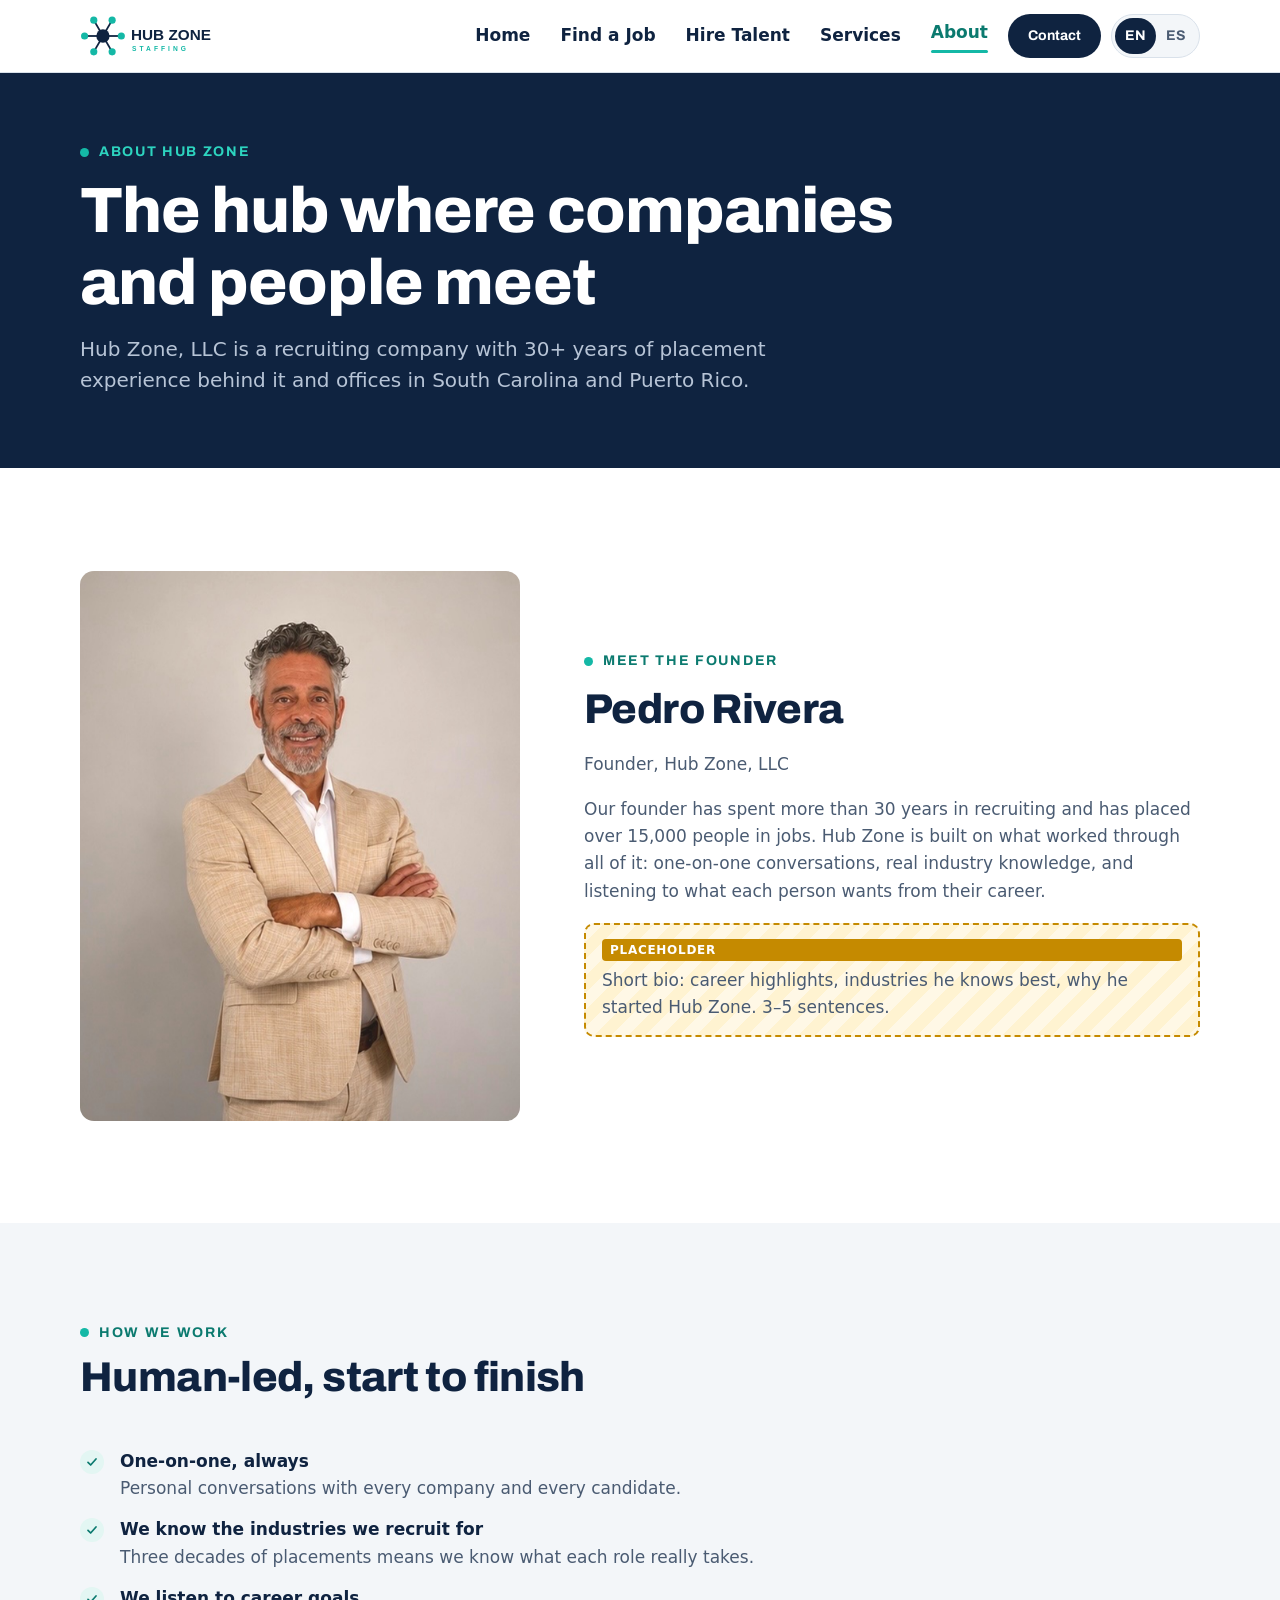
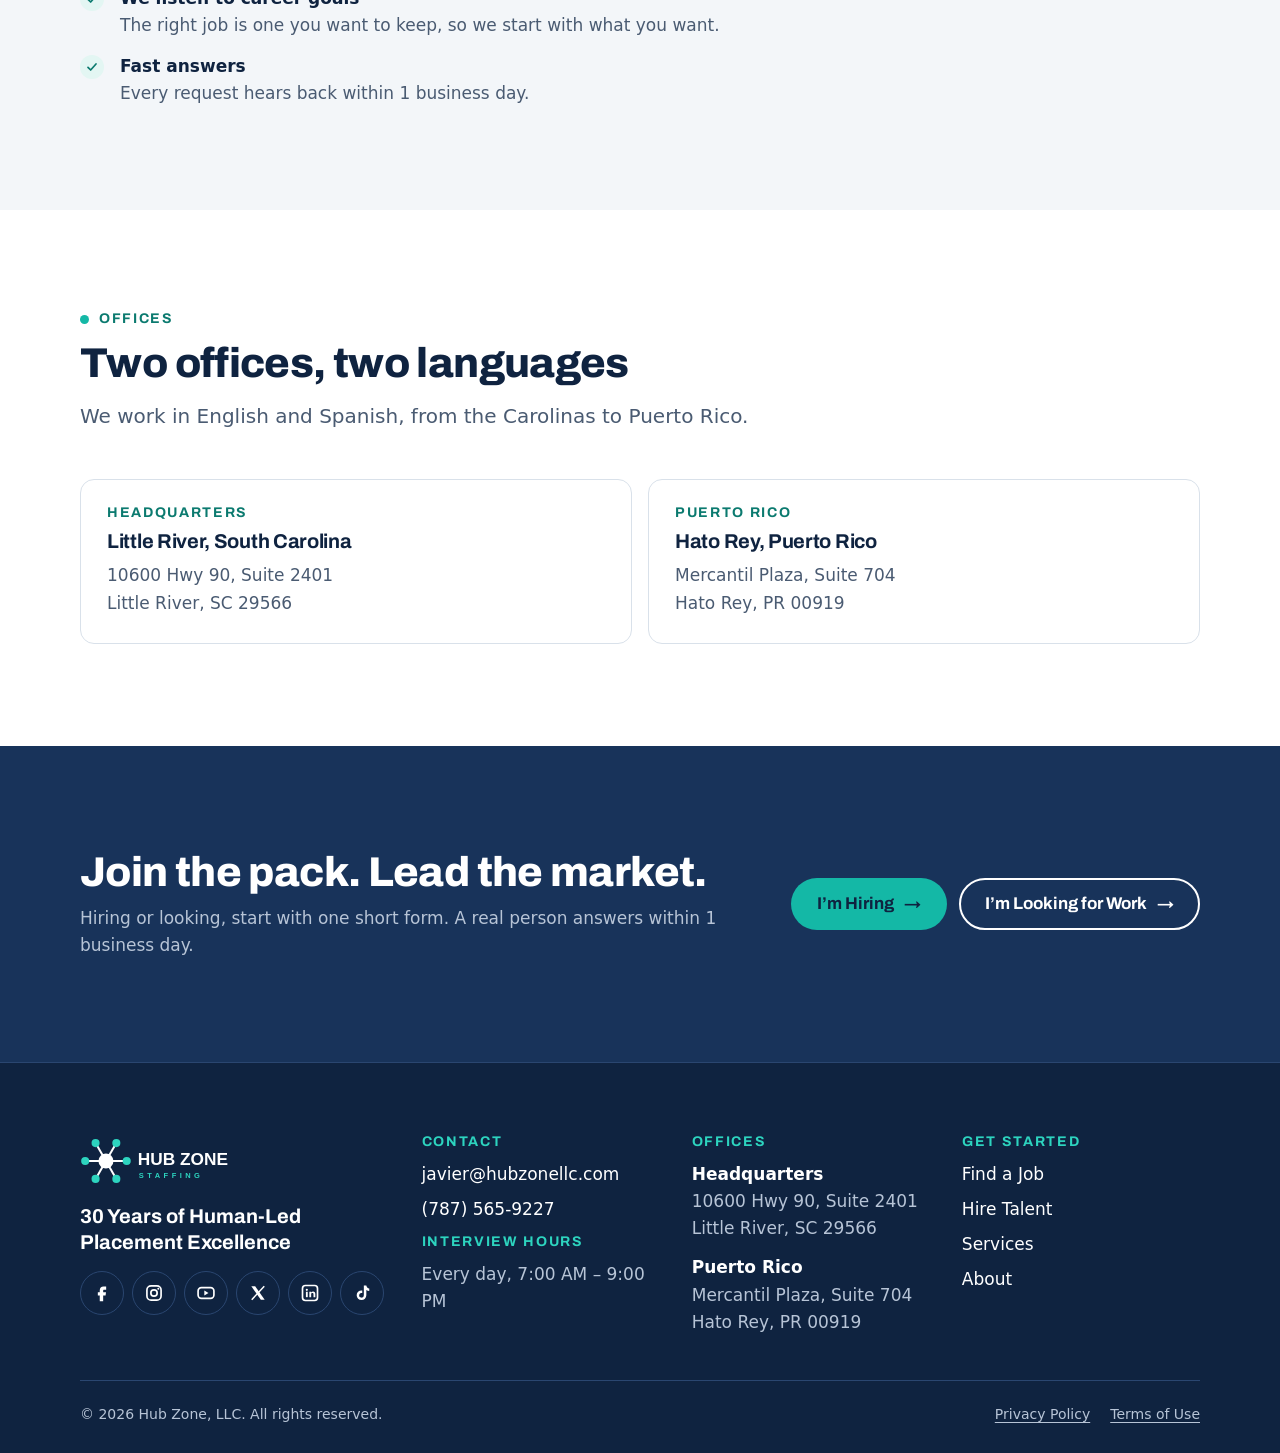
==== about.html @ fccb3900 "Hub Zone: enhanced studio photo on site" ====
<!doctype html>
<html lang="en">
<head>
<meta charset="utf-8">
<meta name="viewport" content="width=device-width, initial-scale=1, viewport-fit=cover">
<title data-i18n="title.about">About | Hub Zone Staffing</title>
<meta name="description" content="Hub Zone Staffing brings 30+ years of one-on-one recruiting experience and 15K+ placements. Offices in Little River, SC and Hato Rey, Puerto Rico.">
<meta name="theme-color" content="#0f2340">
<meta property="og:title" content="About | Hub Zone Staffing">
<meta property="og:description" content="Hub Zone Staffing brings 30+ years of one-on-one recruiting experience and 15K+ placements. Offices in Little River, SC and Hato Rey, Puerto Rico.">
<meta property="og:type" content="website">
<link rel="icon" href="assets/hubzone-icon.svg" type="image/svg+xml">
<link rel="apple-touch-icon" href="assets/hubzone-app-icon.svg">
<link rel="preconnect" href="https://fonts.googleapis.com">
<link rel="preconnect" href="https://fonts.gstatic.com" crossorigin>
<link rel="stylesheet" href="https://fonts.googleapis.com/css2?family=Archivo:wght@600;700;800&display=swap">
<link rel="stylesheet" href="css/styles.css">
<script src="js/i18n.js" defer></script>
<script src="js/main.js" defer></script>
</head>
<body>
<a class="skip-link" href="#main" data-i18n="a11y.skip">Skip to content</a>
<header class="site-header">
  <div class="wrap header-inner">
    <a class="brand" href="index.html"><img src="assets/hubzone-logo-light-bg.svg" width="153" height="46" alt="Hub Zone Staffing, home" data-i18n-attr="alt:a11y.home"></a>
    
    <div class="header-tools">
      <div class="lang-switch" role="group" aria-label="Language / Idioma">
        <button type="button" data-lang-btn="en" aria-pressed="true" lang="en">EN</button>
        <button type="button" data-lang-btn="es" aria-pressed="false" lang="es">ES</button>
      </div>
      <button class="menu-toggle" type="button" aria-expanded="false" aria-controls="site-nav"><span class="bars" aria-hidden="true"><span></span></span><span data-i18n="nav.menu">Menu</span></button>
      <nav class="nav" id="site-nav" aria-label="Main" data-i18n-attr="aria-label:a11y.mainnav">
        
        <ul class="nav-list">
          <li><a href="index.html" data-i18n="nav.home">Home</a></li>
          <li><a href="find-a-job.html" data-i18n="nav.jobs">Find a Job</a></li>
          <li><a href="hire-talent.html" data-i18n="nav.hire">Hire Talent</a></li>
          <li><a href="services.html" data-i18n="nav.services">Services</a></li>
          <li><a href="about.html" aria-current="page" data-i18n="nav.about">About</a></li>
        </ul>
        <a class="btn btn-navy" href="contact.html" data-i18n="nav.contact">Contact</a>
      </nav>
    </div>
  </div>
</header>
<main id="main">
<section class="page-hero on-dark">
  <div class="wrap">
    <span data-i18n="about.eyebrow" class="eyebrow">About Hub Zone</span>
    <h1 data-i18n="about.h1">The hub where companies and people meet</h1>
    <p data-i18n="about.lede" class="lede">Hub Zone, LLC is a recruiting company with 30+ years of placement experience behind it and offices in South Carolina and Puerto Rico.</p>
  </div>
</section>

<section class="section">
  <div class="wrap split">
    <div class="photo-frame"><img src="assets/founder.jpg" alt="Pedro Rivera, founder of Hub Zone Staffing" width="1108" height="1394"></div>
    <div class="split-copy">
      <span data-i18n="about.founder" class="eyebrow">Meet the founder</span>
      <h2>Pedro Rivera</h2>
      <p class="lead" data-i18n="about.title">Founder, Hub Zone, LLC</p>
      <p data-i18n="story.p1">Our founder has spent more than 30 years in recruiting and has placed over 15,000 people in jobs. Hub Zone is built on what worked through all of it: one-on-one conversations, real industry knowledge, and listening to what each person wants from their career.</p>
      <div class="placeholder ph-inline"><span class="placeholder-tag">Placeholder</span><p data-i18n="ph.bio">Short bio: career highlights, industries he knows best, why he started Hub Zone. 3–5 sentences.</p></div>
    </div>
  </div>
</section>

<section class="section section-mist">
  <div class="wrap">
    <div class="section-head">
      <span data-i18n="about.how.e" class="eyebrow">How we work</span>
      <h2 data-i18n="about.how.t">Human-led, start to finish</h2>
    </div>
    <ul class="check-list" style="max-width:760px">
      <li><div><strong data-i18n="about.v1t">One-on-one, always</strong><span data-i18n="about.v1d">Personal conversations with every company and every candidate.</span></div></li>
      <li><div><strong data-i18n="about.v2t">We know the industries we recruit for</strong><span data-i18n="about.v2d">Three decades of placements means we know what each role really takes.</span></div></li>
      <li><div><strong data-i18n="about.v3t">We listen to career goals</strong><span data-i18n="about.v3d">The right job is one you want to keep, so we start with what you want.</span></div></li>
      <li><div><strong data-i18n="about.v4t">Fast answers</strong><span data-i18n="about.v4d">Every request hears back within 1 business day.</span></div></li>
    </ul>
  </div>
</section>

<section class="section">
  <div class="wrap">
    <div class="section-head">
      <span data-i18n="foot.offices" class="eyebrow">Offices</span>
      <h2 data-i18n="about.off.t">Two offices, two languages</h2>
      <p data-i18n="about.off.d">We work in English and Spanish, from the Carolinas to Puerto Rico.</p>
    </div>
    <div class="offices">
      <div class="office"><span data-i18n="office.hq" class="office-tag">Headquarters</span><h3>Little River, South Carolina</h3><address>10600 Hwy 90, Suite 2401<br>Little River, SC 29566</address></div>
      <div class="office"><span data-i18n="office.pr" class="office-tag">Puerto Rico</span><h3>Hato Rey, Puerto Rico</h3><address>Mercantil Plaza, Suite 704<br>Hato Rey, PR 00919</address></div>
    </div>
  </div>
</section>
<section class="section section-navy cta-section on-dark">
  <div class="wrap cta-band">
    <div>
      <h2 data-i18n="cta.title">Join the pack. Lead the market.</h2>
      <p data-i18n="cta.text">Hiring or looking, start with one short form. A real person answers within 1 business day.</p>
    </div>
    <div class="cta-actions">
      <a class="btn btn-primary" href="hire-talent.html"><span data-i18n="door.hire.title">I’m Hiring</span> <span class="arrow" aria-hidden="true">→</span></a>
      <a class="btn btn-ghost" href="find-a-job.html"><span data-i18n="door.work.title">I’m Looking for Work</span> <span class="arrow" aria-hidden="true">→</span></a>
    </div>
  </div>
</section>
</main>
<footer class="site-footer">
  <div class="wrap">
    <div class="footer-grid">
      <div class="footer-brand">
        <img src="assets/hubzone-logo-dark-bg.svg" width="173" height="52" alt="Hub Zone Staffing">
        <p data-i18n="foot.motto" class="footer-motto">30 Years of Human-Led Placement Excellence</p>
        <!-- PLACEHOLDER: social links. Replace each href="#" with the real profile URL. -->
        <ul class="socials"><li><a href="#" aria-label="Facebook" title="Facebook"><svg viewBox="0 0 24 24" aria-hidden="true"><path fill="currentColor" d="M14 8.2h3V4.3h-3.1c-3 0-4.6 1.9-4.6 4.7v2.1H7v3.8h2.3V22h4.1v-7.1h2.9l.5-3.8h-3.4V9.3c0-.7.3-1.1.6-1.1z"/></svg></a></li><li><a href="#" aria-label="Instagram" title="Instagram"><svg viewBox="0 0 24 24" aria-hidden="true"><rect x="3.5" y="3.5" width="17" height="17" rx="5" fill="none" stroke="currentColor" stroke-width="2"/><circle cx="12" cy="12" r="3.8" fill="none" stroke="currentColor" stroke-width="2"/><circle cx="17.2" cy="6.8" r="1.2" fill="currentColor"/></svg></a></li><li><a href="#" aria-label="YouTube" title="YouTube"><svg viewBox="0 0 24 24" aria-hidden="true"><rect x="2.5" y="5.5" width="19" height="13" rx="4" fill="none" stroke="currentColor" stroke-width="2"/><path fill="currentColor" d="M10 9l5 3-5 3z"/></svg></a></li><li><a href="#" aria-label="X" title="X"><svg viewBox="0 0 24 24" aria-hidden="true"><path fill="currentColor" d="M4 4h4.6L20 20h-4.6z"/><path d="M19.5 4L4.5 20" stroke="currentColor" stroke-width="1.8"/></svg></a></li><li><a href="#" aria-label="LinkedIn" title="LinkedIn"><svg viewBox="0 0 24 24" aria-hidden="true"><rect x="3" y="3" width="18" height="18" rx="3.5" fill="none" stroke="currentColor" stroke-width="2"/><circle cx="8.2" cy="8.2" r="1.3" fill="currentColor"/><rect x="7.1" y="10.5" width="2.2" height="6.5" fill="currentColor"/><path fill="currentColor" d="M11.2 10.5h2.1v1c.5-.8 1.4-1.2 2.4-1.2 1.8 0 2.7 1.1 2.7 3.1V17h-2.2v-3.3c0-1-.4-1.6-1.3-1.6s-1.5.6-1.5 1.6V17h-2.2z"/></svg></a></li><li><a href="#" aria-label="TikTok" title="TikTok"><svg viewBox="0 0 24 24" aria-hidden="true"><path fill="currentColor" d="M14.2 3h3c.2 1.9 1.6 3.4 3.5 3.6v3c-1.3 0-2.5-.4-3.5-1.1v6.2a5.8 5.8 0 1 1-5.8-5.8c.3 0 .6 0 .9.1v3.1a2.8 2.8 0 1 0 1.9 2.6z"/></svg></a></li></ul>
      </div>
      <div class="footer-col">
        <h2 data-i18n="foot.contact">Contact</h2>
        <ul>
          <li><a href="mailto:javier@hubzonellc.com">javier@hubzonellc.com</a></li>
          <li><a href="tel:+17875659227">(787) 565-9227</a></li>
        </ul>
        <h2 data-i18n="foot.hours">Interview hours</h2>
        <p data-i18n="foot.hours.val">Every day, 7:00 AM – 9:00 PM</p>
      </div>
      <div class="footer-col">
        <h2 data-i18n="foot.offices">Offices</h2>
        <address class="office-mini"><strong data-i18n="office.hq">Headquarters</strong>10600 Hwy 90, Suite 2401<br>Little River, SC 29566</address>
        <address class="office-mini"><strong data-i18n="office.pr">Puerto Rico</strong>Mercantil Plaza, Suite 704<br>Hato Rey, PR 00919</address>
      </div>
      <div class="footer-col">
        <h2 data-i18n="foot.go">Get started</h2>
        <ul>
          <li><a href="find-a-job.html" data-i18n="nav.jobs">Find a Job</a></li>
          <li><a href="hire-talent.html" data-i18n="nav.hire">Hire Talent</a></li>
          <li><a href="services.html" data-i18n="nav.services">Services</a></li>
          <li><a href="about.html" data-i18n="nav.about">About</a></li>
        </ul>
      </div>
    </div>
    <div class="footer-bottom">
      <p>© <span id="year">2026</span> Hub Zone, LLC. <span data-i18n="foot.rights">All rights reserved.</span></p>
      <ul>
        <li><a href="privacy.html" data-i18n="foot.privacy">Privacy Policy</a></li>
        <li><a href="terms.html" data-i18n="foot.terms">Terms of Use</a></li>
      </ul>
    </div>
  </div>
</footer>
</body>
</html>
---- css/styles.css ----
/* =========================================================
   Hub Zone Staffing — site styles (v1)
   Layout idea: navy "hub" bands frame light content; the hero puts
   the logo's hub between the two doors (companies | talent).

   SWAP THE ACCENT: every accent color lives in the tokens below.
   To switch to the gold wolf brand later, change the 4 --accent*
   values, e.g.:
     --accent: #c9a227; --accent-strong: #8a6d12;
     --accent-on-dark: #e3c25a; --accent-soft: #f6efd8;
   ========================================================= */
:root {
  /* Color */
  --navy: #0f2340;          /* brand navy: headers, dark bands, text */
  --navy-2: #18335a;        /* raised surface on navy */
  --navy-3: #2a4670;        /* lines on navy */
  --accent: #14b8a6;        /* brand teal: dots, button fill (navy text on it) */
  --accent-strong: #0b7a6f; /* teal text/links on light bg (AA contrast) */
  --accent-on-dark: #2dd4bf;/* teal on navy */
  --accent-soft: #e3f6f3;   /* tinted fill */
  --paper: #ffffff;
  --mist: #f3f6f9;          /* cool off-white section bg, biased to navy */
  --ink: #0f2340;
  --muted: #4a5b72;
  --muted-on-dark: #b7c4d6;
  --line: #d9e1ea;
  --danger: #b42318;

  /* Type */
  --font-display: "Archivo", "Segoe UI", system-ui, -apple-system, Roboto, Arial, sans-serif;
  --font-body: system-ui, -apple-system, "Segoe UI", Roboto, "Helvetica Neue", Arial, sans-serif;
  --step--1: 0.875rem;
  --step-0: 1.0625rem;
  --step-1: 1.25rem;
  --step-2: clamp(1.45rem, 1.2rem + 1vw, 1.8rem);
  --step-3: clamp(1.9rem, 1.4rem + 2vw, 2.6rem);
  --step-4: clamp(2.3rem, 1.5rem + 3.6vw, 4rem);

  /* Space + shape */
  --gutter: 20px;
  --wrap: 1160px;
  --radius: 14px;
  --radius-sm: 10px;
  --shadow: 0 1px 2px rgba(15, 35, 64, .06), 0 8px 24px rgba(15, 35, 64, .08);

  color-scheme: light;
}

/* ---------- Base ---------- */
*, *::before, *::after { box-sizing: border-box; }
html { -webkit-text-size-adjust: 100%; scroll-behavior: smooth; }
body {
  margin: 0;
  background: var(--paper);
  color: var(--ink);
  font: 400 var(--step-0)/1.6 var(--font-body);
  -webkit-font-smoothing: antialiased;
}
img, svg { max-width: 100%; display: block; }
h1, h2, h3, h4 {
  font-family: var(--font-display);
  line-height: 1.12;
  margin: 0;
  text-wrap: balance;
  letter-spacing: -0.015em;
}
h1 { font-size: var(--step-4); font-weight: 800; }
h2 { font-size: var(--step-3); font-weight: 800; }
h3 { font-size: var(--step-1); font-weight: 700; }
p { margin: 0; }
a { color: var(--accent-strong); text-underline-offset: 3px; }
a:hover { color: var(--navy); }
ul { margin: 0; padding: 0; }

:focus-visible {
  outline: 3px solid var(--accent-strong);
  outline-offset: 3px;
  border-radius: 4px;
}
.on-dark :focus-visible, .site-footer :focus-visible, .hero :focus-visible {
  outline-color: var(--accent-on-dark);
}

.skip-link {
  position: absolute; left: 12px; top: -60px; z-index: 100;
  background: var(--navy); color: #fff; padding: 10px 16px; border-radius: 8px;
  font-weight: 700; text-decoration: none;
}
.skip-link:focus { top: 12px; color: #fff; }

.sr-only {
  position: absolute !important; width: 1px; height: 1px; padding: 0; margin: -1px;
  overflow: hidden; clip: rect(0 0 0 0); white-space: nowrap; border: 0;
}

.wrap {
  max-width: var(--wrap);
  margin-inline: auto;
  padding-left: max(var(--gutter), env(safe-area-inset-left, 0px));
  padding-right: max(var(--gutter), env(safe-area-inset-right, 0px));
}
.wrap-narrow { max-width: 760px; }

.section { padding-block: clamp(56px, 8vw, 104px); }
.section-mist { background: var(--mist); }
.section-navy { background: var(--navy); color: #fff; }

.eyebrow {
  display: inline-flex; align-items: center; gap: 10px;
  font: 700 var(--step--1)/1 var(--font-display);
  text-transform: uppercase; letter-spacing: .12em;
  color: var(--accent-strong);
}
.eyebrow::before {
  content: ""; width: 9px; height: 9px; border-radius: 50%;
  background: var(--accent);
}
.on-dark .eyebrow, .section-navy .eyebrow { color: var(--accent-on-dark); }

.section-head { display: grid; gap: 14px; max-width: 680px; margin-bottom: clamp(32px, 4vw, 48px); }
.section-head p { color: var(--muted); font-size: var(--step-1); line-height: 1.5; }
.section-navy .section-head p { color: var(--muted-on-dark); }

.lede { font-size: var(--step-1); line-height: 1.55; color: var(--muted); max-width: 62ch; }

/* ---------- Buttons ---------- */
.btn {
  display: inline-flex; align-items: center; justify-content: center; gap: 10px;
  min-height: 52px; padding: 12px 24px;
  border-radius: 999px; border: 2px solid transparent;
  font: 700 var(--step-0)/1.1 var(--font-display);
  text-decoration: none; cursor: pointer;
  transition: background-color .15s, color .15s, border-color .15s, transform .15s;
}
.btn:active { transform: translateY(1px); }
.btn-primary { background: var(--accent); color: var(--navy); }
.btn-primary:hover { background: var(--accent-on-dark); color: var(--navy); }
.btn-navy { background: var(--navy); color: #fff; }
.btn-navy:hover { background: var(--navy-2); color: #fff; }
.btn-ghost { border-color: currentColor; color: var(--navy); background: transparent; }
.btn-ghost:hover { background: var(--navy); color: #fff; border-color: var(--navy); }
.section-navy .btn-ghost, .on-dark .btn-ghost { color: #fff; }
.section-navy .btn-ghost:hover, .on-dark .btn-ghost:hover { background: #fff; color: var(--navy); border-color: #fff; }
.btn-block { width: 100%; }
.btn .arrow { transition: transform .15s; }
.btn:hover .arrow { transform: translateX(3px); }

/* ---------- Header ---------- */
.site-header {
  position: sticky; top: env(safe-area-inset-top, 0px); z-index: 50;
  background: rgba(255, 255, 255, .96);
  backdrop-filter: saturate(1.4) blur(8px);
  border-bottom: 1px solid var(--line);
}
body::before {
  content: ""; position: fixed; inset: 0 0 auto; height: env(safe-area-inset-top, 0px);
  z-index: 60; background: #fff;
}
.header-inner {
  display: flex; align-items: center; justify-content: space-between; gap: 16px;
  min-height: 72px;
}
.brand { display: block; flex-shrink: 0; }
.brand img { height: 46px; width: auto; }
.nav { display: flex; align-items: center; gap: 6px; }
.nav-list { display: flex; align-items: center; gap: 2px; list-style: none; }
.nav-list a {
  display: block; padding: 10px 14px; border-radius: 999px;
  color: var(--navy); text-decoration: none; font-weight: 600;
}
.nav-list a:hover { background: var(--mist); color: var(--navy); }
.nav-list a[aria-current="page"] { color: var(--accent-strong); }
.nav-list a[aria-current="page"]::after {
  content: ""; display: block; height: 3px; border-radius: 3px; margin-top: 3px;
  background: var(--accent);
}
.nav .btn { min-height: 44px; padding: 8px 18px; font-size: var(--step--1); }

.lang-switch {
  display: inline-flex; padding: 3px; border-radius: 999px;
  border: 1px solid var(--line); background: var(--mist);
}
.lang-switch button {
  border: 0; background: transparent; cursor: pointer;
  min-width: 40px; min-height: 36px; padding: 0 10px; border-radius: 999px;
  font: 700 var(--step--1)/1 var(--font-display); color: var(--muted);
}
.lang-switch button[aria-pressed="true"] { background: var(--navy); color: #fff; }

.menu-toggle {
  display: none; border: 1px solid var(--line); background: #fff; color: var(--navy);
  min-height: 44px; padding: 0 14px; border-radius: 999px; cursor: pointer;
  font: 700 var(--step--1)/1 var(--font-display);
  align-items: center; gap: 8px;
}
.menu-toggle .bars { width: 18px; height: 12px; position: relative; }
.menu-toggle .bars::before, .menu-toggle .bars::after, .menu-toggle .bars span {
  content: ""; position: absolute; left: 0; right: 0; height: 2px; background: currentColor; border-radius: 2px;
}
.menu-toggle .bars::before { top: 0; }
.menu-toggle .bars span { top: 5px; }
.menu-toggle .bars::after { bottom: 0; }
.header-tools { display: flex; align-items: center; gap: 10px; }

@media (max-width: 920px) {
  .menu-toggle { display: inline-flex; }
  .nav {
    position: absolute; left: 0; right: 0; top: 100%;
    flex-direction: column; align-items: stretch; gap: 8px;
    background: #fff; border-bottom: 1px solid var(--line);
    padding: 12px max(var(--gutter), env(safe-area-inset-right, 0px)) 20px max(var(--gutter), env(safe-area-inset-left, 0px));
    box-shadow: 0 16px 24px rgba(15, 35, 64, .08);
  }
  .nav:not(.is-open) { display: none; }
  .nav-list { flex-direction: column; align-items: stretch; }
  .nav-list a { padding: 14px 12px; border-radius: 10px; font-size: var(--step-1); }
  .nav-list a[aria-current="page"]::after { display: none; }
  .nav-list a[aria-current="page"] { background: var(--accent-soft); }
  .nav .btn { min-height: 52px; font-size: var(--step-0); }
  .brand img { height: 40px; }
}

/* ---------- Hero (home) ---------- */
.hero {
  position: relative; overflow: hidden;
  background:
    radial-gradient(900px 420px at 50% 115%, rgba(45, 212, 191, .16), transparent 70%),
    var(--navy);
  color: #fff;
  padding-block: clamp(56px, 8vw, 96px) clamp(56px, 7vw, 88px);
}
.hero-copy { display: grid; gap: 20px; max-width: 820px; }
.hero h1 { color: #fff; }
.hero h1 .accent { color: var(--accent-on-dark); }
.hero .lede { color: var(--muted-on-dark); }

.doors {
  margin-top: clamp(36px, 5vw, 56px);
  display: grid; grid-template-columns: 1fr 140px 1fr; align-items: stretch;
}
.door {
  position: relative; display: grid; gap: 12px; align-content: start;
  padding: clamp(24px, 3vw, 36px);
  border-radius: var(--radius);
  background: var(--navy-2);
  border: 1px solid var(--navy-3);
  color: #fff; text-decoration: none;
  transition: transform .2s, border-color .2s, background-color .2s;
}
.door:hover { transform: translateY(-3px); border-color: var(--accent-on-dark); color: #fff; background: #1c3a65; }
.door-kicker {
  font: 700 var(--step--1)/1 var(--font-display); text-transform: uppercase; letter-spacing: .12em;
  color: var(--accent-on-dark);
}
.door-title { font: 800 clamp(1.8rem, 1.3rem + 2vw, 2.6rem)/1.05 var(--font-display); letter-spacing: -.02em; }
.door-text { color: var(--muted-on-dark); max-width: 36ch; }
.door-go {
  margin-top: 10px; display: inline-flex; align-items: center; gap: 10px; justify-self: start;
  min-height: 52px; padding: 12px 22px; border-radius: 999px;
  background: var(--accent); color: var(--navy);
  font: 700 var(--step-0)/1 var(--font-display);
}
.door:hover .door-go { background: var(--accent-on-dark); }
.door-go .arrow { transition: transform .15s; }
.door:hover .door-go .arrow { transform: translateX(4px); }

.hub-link { display: grid; place-items: center; position: relative; }
.hub-link svg { width: 140px; height: 140px; overflow: visible; }
.hub-link .spoke { stroke: rgba(255,255,255,.55); stroke-width: 2; stroke-dasharray: 4 6; }
.hub-link .node { fill: var(--accent-on-dark); }
.hub-link .core { fill: #fff; }
.hub-link .pulse { fill: none; stroke: var(--accent-on-dark); stroke-width: 1.5; opacity: .6; transform-origin: 70px 70px; animation: pulse 3.2s ease-out infinite; }
@keyframes pulse { from { transform: scale(.4); opacity: .7; } to { transform: scale(1.35); opacity: 0; } }

@media (max-width: 820px) {
  .doors { grid-template-columns: 1fr; gap: 14px; }
  .hub-link { display: none; }
}

/* ---------- Stats ---------- */
.stats { border-bottom: 1px solid var(--line); }
.stats-grid {
  display: grid; grid-template-columns: repeat(3, 1fr);
  list-style: none;
}
.stat {
  display: grid; gap: 6px; padding: clamp(24px, 3vw, 40px) clamp(12px, 2vw, 32px);
  border-left: 1px solid var(--line);
}
.stat:first-child { border-left: 0; padding-left: 0; }
.stat-num {
  font: 800 clamp(2.2rem, 1.6rem + 2.6vw, 3.6rem)/1 var(--font-display);
  letter-spacing: -.03em; color: var(--navy); font-variant-numeric: tabular-nums;
}
.stat-num .unit { color: var(--accent-strong); }
.stat-label { color: var(--muted); font-weight: 600; }
@media (max-width: 640px) {
  .stats-grid { grid-template-columns: 1fr; }
  .stat { border-left: 0; border-top: 1px solid var(--line); padding-inline: 0; display: flex; align-items: baseline; gap: 16px; }
  .stat:first-child { border-top: 0; }
  .stat-num { min-width: 4.2ch; }
}

/* ---------- Services ---------- */
.services-grid {
  display: grid; gap: 16px;
  grid-template-columns: 1.15fr 1fr 1fr;
  grid-template-areas: "feat a b" "feat c d";
}
.service {
  display: grid; gap: 10px; align-content: start;
  padding: 26px; border-radius: var(--radius);
  background: var(--paper); border: 1px solid var(--line);
  color: var(--ink); text-decoration: none;
  transition: border-color .15s, box-shadow .15s;
}
a.service:hover { border-color: var(--accent); box-shadow: var(--shadow); color: var(--ink); }
.service p { color: var(--muted); }
.service-feature {
  grid-area: feat; background: var(--navy); border-color: var(--navy); color: #fff;
  padding: clamp(28px, 3vw, 40px); align-content: space-between;
}
a.service-feature:hover { color: #fff; border-color: var(--accent-on-dark); }
.service-feature p { color: var(--muted-on-dark); }
.service-feature h3 { font-size: var(--step-2); }
.service-icon { width: 44px; height: 44px; }
.service-icon .s { stroke: var(--navy); }
.service-icon .d { fill: var(--accent); }
.service-feature .service-icon .s { stroke: #fff; }
.service-feature .service-icon .d { fill: var(--accent-on-dark); }
.more {
  font: 700 var(--step--1)/1 var(--font-display); color: var(--accent-strong);
  display: inline-flex; gap: 8px; align-items: center; margin-top: 6px;
}
.service-feature .more { color: var(--accent-on-dark); }
@media (max-width: 900px) {
  .services-grid { grid-template-columns: 1fr 1fr; grid-template-areas: "feat feat" "a b" "c d"; }
}
@media (max-width: 560px) {
  .services-grid { grid-template-columns: 1fr; grid-template-areas: "feat" "a" "b" "c" "d"; }
}

/* ---------- Steps ---------- */
.steps { display: grid; grid-template-columns: repeat(3, 1fr); gap: clamp(16px, 3vw, 40px); list-style: none; counter-reset: step; }
.step { display: grid; gap: 12px; align-content: start; position: relative; }
.step-num {
  width: 52px; height: 52px; border-radius: 50%; display: grid; place-items: center;
  background: var(--navy); color: #fff; font: 800 var(--step-1)/1 var(--font-display);
  position: relative; z-index: 1;
}
.step:not(:last-child)::after {
  content: ""; position: absolute; top: 26px; left: 64px; right: -12px;
  border-top: 2px dashed var(--line);
}
.step p { color: var(--muted); }
@media (max-width: 760px) {
  .steps { grid-template-columns: 1fr; gap: 28px; }
  .step { grid-template-columns: 52px 1fr; column-gap: 18px; }
  .step-num { grid-row: span 2; }
  .step:not(:last-child)::after { top: 60px; bottom: -24px; left: 25px; right: auto; border-top: 0; border-left: 2px dashed var(--line); }
}

/* ---------- Story / split ---------- */
.split { display: grid; grid-template-columns: minmax(0, 5fr) minmax(0, 7fr); gap: clamp(28px, 5vw, 72px); align-items: center; }
.split > * { min-width: 0; }
.split-copy { display: grid; gap: 18px; }
.split-copy p { color: var(--muted); max-width: 60ch; }
@media (max-width: 820px) { .split { grid-template-columns: 1fr; } }

.photo-frame {
  aspect-ratio: 4 / 5; max-width: 100%; border-radius: var(--radius);
  background: var(--mist); position: relative; overflow: hidden;
}
.photo-frame img { width: 100%; height: 100%; object-fit: cover; }

/* Placeholders: dashed + labeled so they're easy to spot before launch */
.placeholder {
  border: 2px dashed #c58a00 !important;
  background: repeating-linear-gradient(135deg, #fff8e6, #fff8e6 12px, #fff3d1 12px, #fff3d1 24px) !important;
  color: #6b4a00 !important;
}
.placeholder-tag {
  display: inline-block; font: 700 12px/1 var(--font-body); letter-spacing: .06em; text-transform: uppercase;
  background: #c58a00; color: #fff; padding: 5px 8px; border-radius: 4px;
}
.photo-frame.placeholder { display: grid; place-content: center; text-align: center; gap: 10px; padding: 24px; }
.ph-inline { padding: 14px 16px; border-radius: var(--radius-sm); display: grid; gap: 6px; }

.quote-mark {
  font: 600 var(--step-2)/1.35 var(--font-display); color: var(--navy); letter-spacing: -.01em;
  border-left: 4px solid var(--accent); padding-left: 18px;
}

/* ---------- CTA band ---------- */
.cta-band { display: grid; grid-template-columns: 1fr auto; gap: 28px; align-items: center; }
.cta-band h2 { color: #fff; }
.cta-band p { color: var(--muted-on-dark); margin-top: 10px; }
.cta-actions { display: flex; flex-wrap: wrap; gap: 12px; }
@media (max-width: 760px) { .cta-band { grid-template-columns: 1fr; } .cta-actions .btn { flex: 1 1 220px; } }

/* ---------- Page hero (inner pages) ---------- */
.page-hero { background: var(--navy); color: #fff; padding-block: clamp(44px, 6vw, 72px); }
.page-hero h1 { color: #fff; font-size: var(--step-4); }
.page-hero .lede { color: var(--muted-on-dark); }
.page-hero .wrap { display: grid; gap: 16px; }
.page-hero.compact { padding-block: clamp(32px, 5vw, 52px) clamp(28px, 4vw, 40px); }

/* ---------- Forms ---------- */
.form-shell {
  background: var(--paper); border: 1px solid var(--line); border-radius: var(--radius);
  box-shadow: var(--shadow);
  padding: clamp(22px, 4vw, 40px);
  max-width: 620px;
}
.pull-up { margin-top: -40px; position: relative; }
.form { display: grid; gap: 22px; }
.form-head { display: grid; gap: 6px; }
.form-head h2 { font-size: var(--step-2); }
.form-head p { color: var(--muted); }
.field { display: grid; gap: 8px; }
.field label, .field .label {
  font-weight: 700; font-size: var(--step-0); color: var(--ink);
}
.field .opt { font-weight: 500; color: var(--muted); }
.field .hint { color: var(--muted); font-size: var(--step--1); }
.input, .select, .textarea {
  width: 100%; min-height: 58px; padding: 14px 16px;
  border: 2px solid var(--line); border-radius: var(--radius-sm);
  background: #fff; color: var(--ink);
  font: 400 1.125rem/1.4 var(--font-body); /* 18px: no zoom on iPhone */
  transition: border-color .15s, box-shadow .15s;
}
.textarea { min-height: 120px; resize: vertical; }
.select {
  appearance: none; -webkit-appearance: none;
  background-image: linear-gradient(45deg, transparent 50%, var(--navy) 50%), linear-gradient(135deg, var(--navy) 50%, transparent 50%);
  background-position: calc(100% - 22px) 50%, calc(100% - 16px) 50%;
  background-size: 6px 6px; background-repeat: no-repeat; padding-right: 44px;
}
.input:hover, .select:hover, .textarea:hover { border-color: #b9c6d4; }
.input:focus, .select:focus, .textarea:focus {
  outline: none; border-color: var(--accent-strong);
  box-shadow: 0 0 0 4px rgba(20, 184, 166, .22);
}
.input:user-invalid, .select:user-invalid { border-color: var(--danger); }

/* File picker as a big tap target */
.file-drop {
  position: relative; display: flex; align-items: center; gap: 14px;
  min-height: 72px; padding: 14px 16px; cursor: pointer;
  border: 2px dashed #b9c6d4; border-radius: var(--radius-sm); background: var(--mist);
  transition: border-color .15s, background-color .15s;
}
.file-drop:hover { border-color: var(--accent-strong); background: var(--accent-soft); }
.file-drop input[type="file"] {
  position: absolute; inset: 0; width: 100%; height: 100%; opacity: 0; cursor: pointer;
}
.file-drop:focus-within { border-color: var(--accent-strong); box-shadow: 0 0 0 4px rgba(20, 184, 166, .22); }
.file-drop.has-file { border-style: solid; border-color: var(--accent-strong); background: var(--accent-soft); }
.file-icon {
  flex-shrink: 0; width: 44px; height: 44px; border-radius: 50%;
  background: var(--navy); color: #fff; display: grid; place-items: center;
}
.file-text { display: grid; gap: 2px; min-width: 0; }
.file-text strong { font-weight: 700; }
.file-name { color: var(--muted); font-size: var(--step--1); overflow-wrap: anywhere; }
.field-error { color: var(--danger); font-size: var(--step--1); font-weight: 600; }

.more-toggle {
  display: inline-flex; align-items: center; gap: 10px; justify-self: start;
  min-height: 48px; padding: 8px 4px; border: 0; background: none; cursor: pointer;
  color: var(--accent-strong); font: 700 var(--step-0)/1 var(--font-display);
}
.more-toggle .plus {
  width: 28px; height: 28px; border-radius: 50%; border: 2px solid currentColor;
  display: grid; place-items: center; font-size: 18px; line-height: 1; transition: transform .2s;
}
.more-toggle[aria-expanded="true"] .plus { transform: rotate(45deg); }
.more-fields { display: grid; gap: 22px; padding: 4px 0 0; border-top: 1px solid var(--line); padding-top: 22px; }
.more-fields[hidden], [hidden] { display: none !important; }

.form-foot { display: grid; gap: 12px; }
.form-foot .btn { min-height: 60px; font-size: var(--step-1); }
.fine { color: var(--muted); font-size: var(--step--1); }
.hidden-field { display: none; }

/* ---------- Side info / lists ---------- */
.two-col { display: grid; grid-template-columns: minmax(0, 7fr) minmax(0, 5fr); gap: clamp(28px, 5vw, 64px); align-items: start; }
.two-col > * { min-width: 0; }
@media (max-width: 900px) { .two-col { grid-template-columns: 1fr; } }
.aside { display: grid; gap: 22px; padding-top: 8px; }
.check-list { list-style: none; display: grid; gap: 14px; }
.check-list li { display: grid; grid-template-columns: 28px 1fr; gap: 12px; align-items: start; }
.check-list li::before {
  content: ""; width: 24px; height: 24px; margin-top: 2px; border-radius: 50%;
  background: var(--accent-soft) url("data:image/svg+xml,%3Csvg xmlns='http://www.w3.org/2000/svg' viewBox='0 0 24 24'%3E%3Cpath d='M6 12.5l4 4 8-9' fill='none' stroke='%230b7a6f' stroke-width='2.6' stroke-linecap='round' stroke-linejoin='round'/%3E%3C/svg%3E") center/16px no-repeat;
}
.check-list strong { display: block; color: var(--ink); }
.check-list span { color: var(--muted); }

.info-card {
  display: grid; gap: 14px; padding: 24px; border-radius: var(--radius);
  background: var(--mist);
}
.info-card h3 { font-size: var(--step-0); text-transform: uppercase; letter-spacing: .1em; color: var(--muted); }
.info-card .big { font: 700 var(--step-1)/1.3 var(--font-display); color: var(--navy); text-decoration: none; overflow-wrap: anywhere; }
a.big:hover { color: var(--accent-strong); }

/* ---------- Services page detail ---------- */
.service-rows { display: grid; gap: 0; }
.service-row {
  display: grid; grid-template-columns: 64px minmax(0, 4fr) minmax(0, 6fr); gap: clamp(16px, 3vw, 40px);
  padding-block: clamp(28px, 4vw, 44px); border-top: 1px solid var(--line); align-items: start;
}
.service-row:last-child { border-bottom: 1px solid var(--line); }
.service-row h2 { font-size: var(--step-2); }
.service-row .body { display: grid; gap: 14px; color: var(--muted); }
.service-row .body ul { list-style: none; display: grid; gap: 8px; }
.service-row .body li { padding-left: 20px; position: relative; color: var(--ink); }
.service-row .body li::before { content: ""; position: absolute; left: 0; top: .62em; width: 8px; height: 8px; border-radius: 50%; background: var(--accent); }
.service-row .service-icon { width: 56px; height: 56px; }
@media (max-width: 760px) {
  .service-row { grid-template-columns: 48px 1fr; }
  .service-row .service-icon { width: 44px; height: 44px; }
  .service-row .body { grid-column: 1 / -1; }
}

/* ---------- Offices ---------- */
.offices { display: grid; grid-template-columns: repeat(2, 1fr); gap: 16px; }
.office { display: grid; gap: 10px; padding: 26px; border: 1px solid var(--line); border-radius: var(--radius); background: var(--paper); }
.office-tag { font: 700 var(--step--1)/1 var(--font-display); text-transform: uppercase; letter-spacing: .12em; color: var(--accent-strong); }
.office address { font-style: normal; color: var(--muted); }
.office h3 { font-size: var(--step-1); }
@media (max-width: 640px) { .offices { grid-template-columns: 1fr; } }

/* ---------- Roles (placeholder list) ---------- */
.roles-empty { display: grid; gap: 10px; padding: 28px; border-radius: var(--radius); }

/* ---------- Legal ---------- */
.prose { display: grid; gap: 16px; max-width: 70ch; }
.prose h2 { font-size: var(--step-2); margin-top: 18px; }
.prose p, .prose li { color: var(--muted); }
.prose ul { padding-left: 22px; display: grid; gap: 6px; }

/* ---------- Thank you ---------- */
.thanks { min-height: 60vh; display: grid; align-items: center; }
.thanks-card { display: grid; gap: 20px; justify-items: start; max-width: 620px; }
.thanks-mark { width: 84px; height: 84px; }

/* ---------- Footer ---------- */
.site-footer {
  background: var(--navy); color: var(--muted-on-dark);
  padding-top: clamp(48px, 6vw, 72px);
  padding-bottom: calc(28px + env(safe-area-inset-bottom, 0px));
}
.footer-grid {
  display: grid; grid-template-columns: minmax(0, 1.3fr) repeat(3, minmax(0, 1fr)); gap: 32px;
}
.footer-brand { display: grid; gap: 16px; align-content: start; }
.footer-brand img { height: 52px; width: auto; }
.footer-motto { font: 700 var(--step-1)/1.3 var(--font-display); color: #fff; max-width: 22ch; }
.footer-col { display: grid; gap: 12px; align-content: start; }
.footer-col h2 {
  font: 700 var(--step--1)/1 var(--font-display); text-transform: uppercase; letter-spacing: .12em;
  color: var(--accent-on-dark);
}
.footer-col address { font-style: normal; }
.footer-col a { color: #fff; text-decoration: none; overflow-wrap: anywhere; }
.footer-col a:hover { color: var(--accent-on-dark); text-decoration: underline; }
.footer-col ul { list-style: none; display: grid; gap: 8px; }
.office-mini strong { color: #fff; display: block; font-weight: 600; }
.socials { display: flex; flex-wrap: wrap; gap: 8px; list-style: none; }
.socials a {
  width: 44px; height: 44px; border-radius: 50%; display: grid; place-items: center;
  border: 1px solid var(--navy-3); color: #fff;
}
.socials a:hover { background: var(--accent-on-dark); border-color: var(--accent-on-dark); color: var(--navy); }
.socials svg { width: 20px; height: 20px; }
.footer-bottom {
  margin-top: 44px; padding-top: 22px; border-top: 1px solid var(--navy-3);
  display: flex; flex-wrap: wrap; gap: 12px 24px; justify-content: space-between; font-size: var(--step--1);
}
.footer-bottom ul { display: flex; flex-wrap: wrap; gap: 8px 20px; list-style: none; }
.footer-bottom a { color: var(--muted-on-dark); }
.footer-bottom a:hover { color: #fff; }
@media (max-width: 900px) { .footer-grid { grid-template-columns: 1fr 1fr; } .footer-brand { grid-column: 1 / -1; } }
@media (max-width: 520px) { .footer-grid { grid-template-columns: 1fr; } }

/* ---------- Motion ---------- */
@media (prefers-reduced-motion: reduce) {
  *, *::before, *::after { animation: none !important; transition: none !important; scroll-behavior: auto !important; }
}

/* ---------- v1 polish ---------- */
.header-tools .nav { order: 1; }
.header-tools .lang-switch { order: 2; }
.header-tools .menu-toggle { order: 3; }
.cta-section { background: var(--navy-2); border-bottom: 1px solid var(--navy-3); }
.page-hero.compact { padding-bottom: 76px; }
@media (max-width: 600px) {
  .hero { padding-block: 36px 44px; }
  .hero-copy { gap: 14px; }
  .doors { margin-top: 24px; }
  .door-text { font-size: var(--step--1); }
}
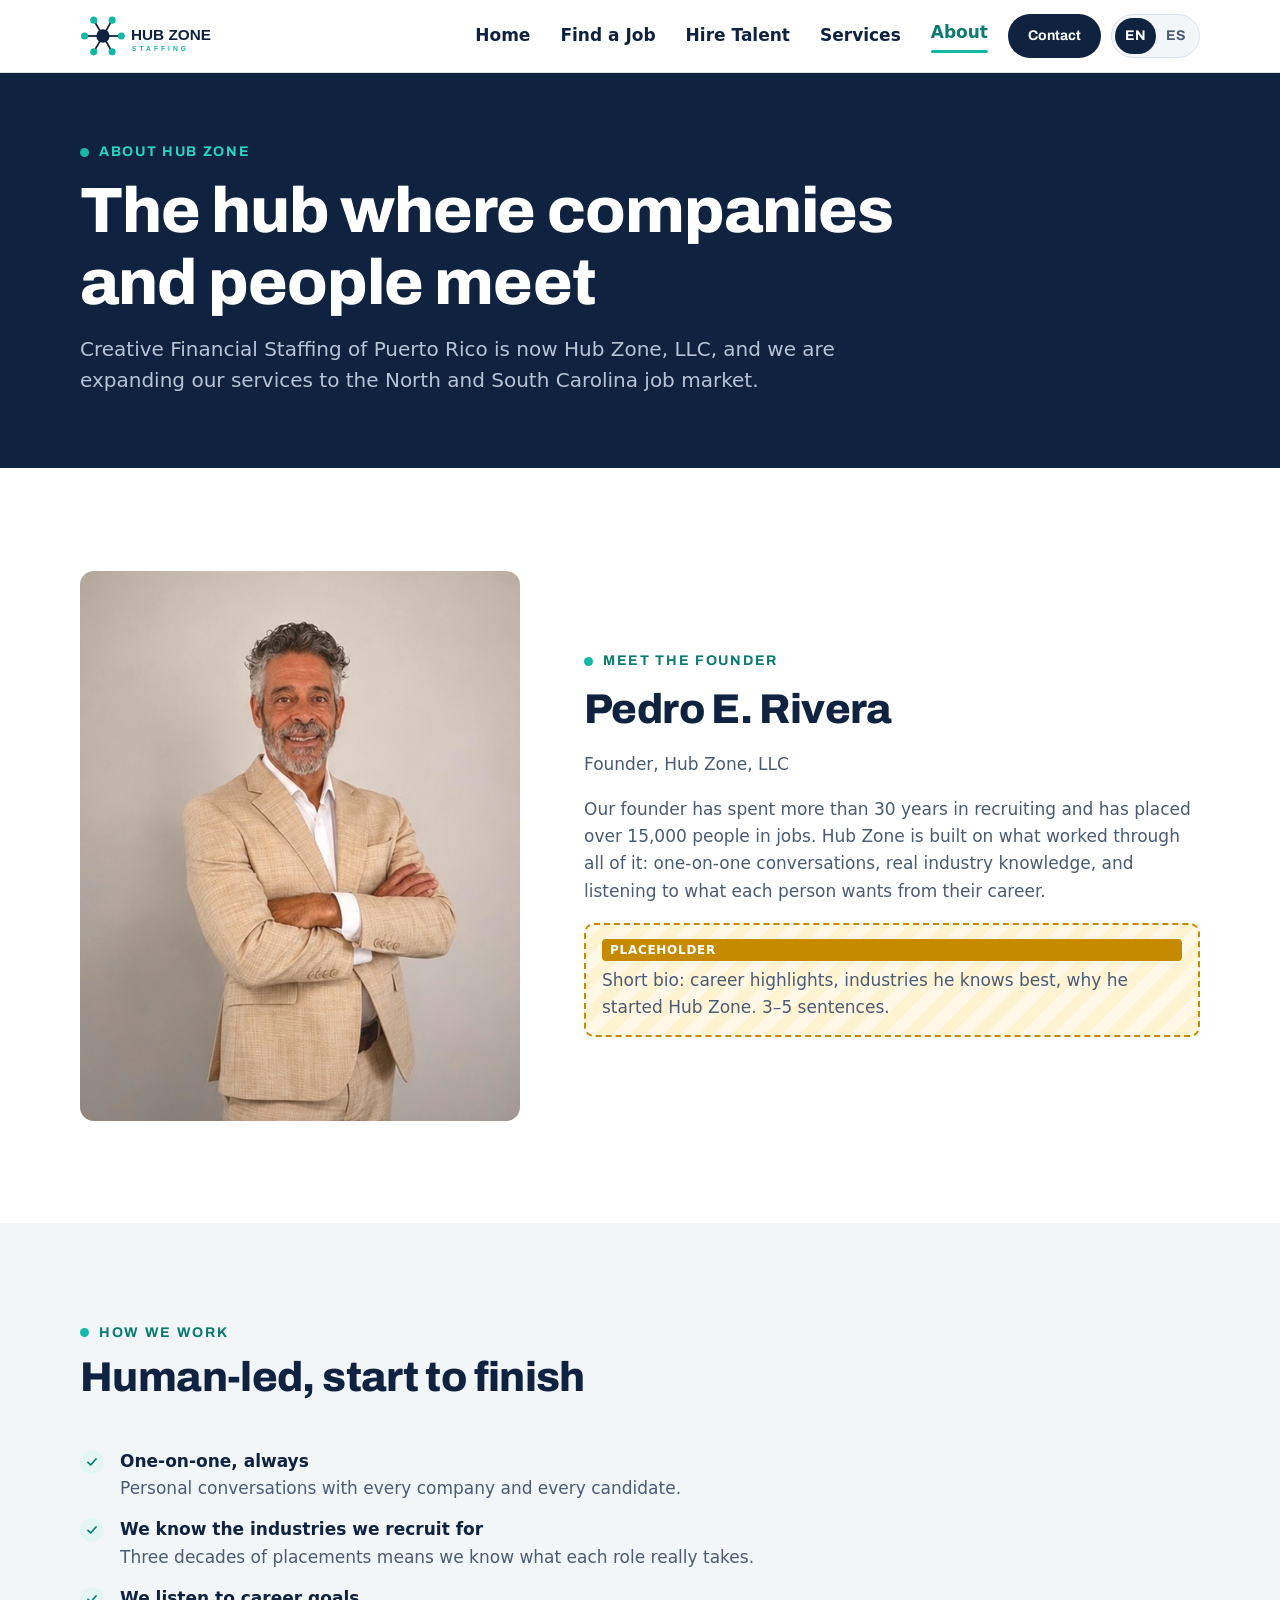
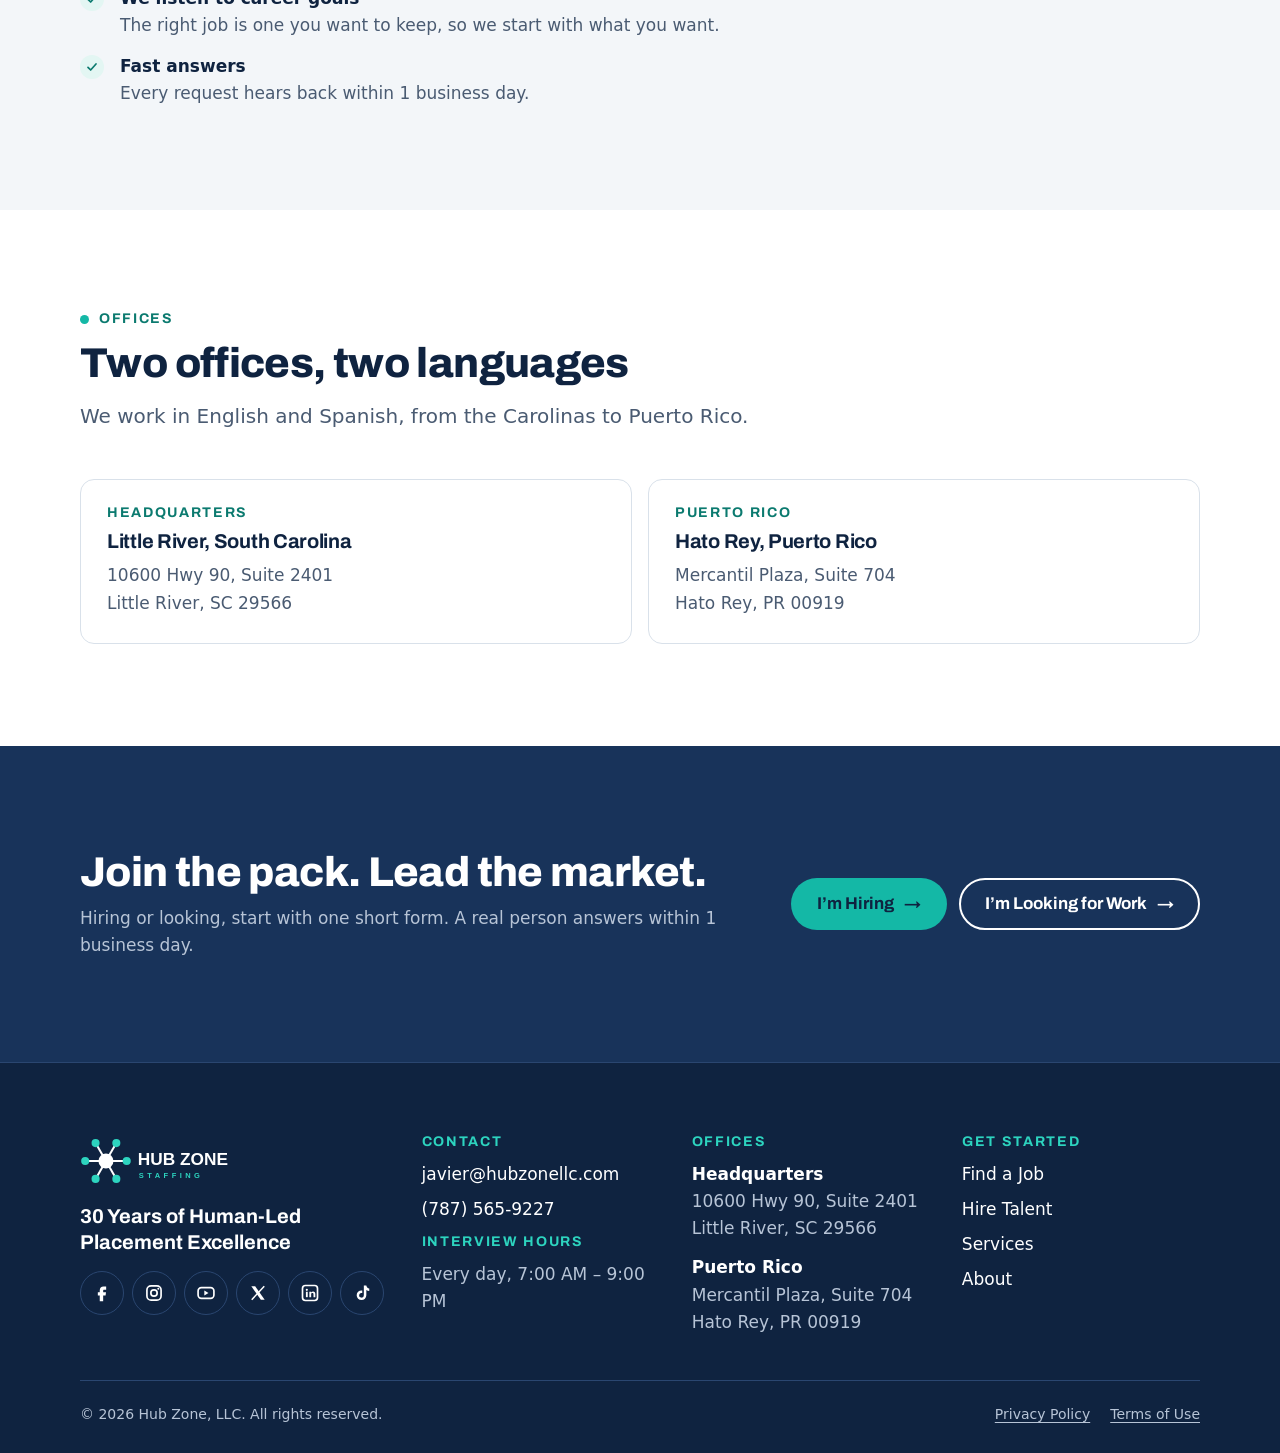
==== commit 0d594080: "Hub Zone: Pedro's expertise areas + Carolinas expansion on site" ====
--- a/about.html
+++ b/about.html
@@ -49,16 +49,16 @@
   <div class="wrap">
     <span data-i18n="about.eyebrow" class="eyebrow">About Hub Zone</span>
     <h1 data-i18n="about.h1">The hub where companies and people meet</h1>
-    <p data-i18n="about.lede" class="lede">Hub Zone, LLC is a recruiting company with 30+ years of placement experience behind it and offices in South Carolina and Puerto Rico.</p>
+    <p data-i18n="about.lede" class="lede">Creative Financial Staffing of Puerto Rico is now Hub Zone, LLC, and we are expanding our services to the North and South Carolina job market.</p>
   </div>
 </section>
 
 <section class="section">
   <div class="wrap split">
-    <div class="photo-frame"><img src="assets/founder.jpg" alt="Pedro Rivera, founder of Hub Zone Staffing" width="1108" height="1394"></div>
+    <div class="photo-frame"><img src="assets/founder.jpg" alt="Pedro E. Rivera, founder of Hub Zone Staffing" width="1108" height="1394"></div>
     <div class="split-copy">
       <span data-i18n="about.founder" class="eyebrow">Meet the founder</span>
-      <h2>Pedro Rivera</h2>
+      <h2>Pedro E. Rivera</h2>
       <p class="lead" data-i18n="about.title">Founder, Hub Zone, LLC</p>
       <p data-i18n="story.p1">Our founder has spent more than 30 years in recruiting and has placed over 15,000 people in jobs. Hub Zone is built on what worked through all of it: one-on-one conversations, real industry knowledge, and listening to what each person wants from their career.</p>
       <div class="placeholder ph-inline"><span class="placeholder-tag">Placeholder</span><p data-i18n="ph.bio">Short bio: career highlights, industries he knows best, why he started Hub Zone. 3–5 sentences.</p></div>
--- a/css/styles.css
+++ b/css/styles.css
@@ -603,3 +603,12 @@
   .doors { margin-top: 24px; }
   .door-text { font-size: var(--step--1); }
 }
+
+/* Areas of expertise (home) */
+.expertise-grid { display: grid; grid-template-columns: repeat(4, 1fr); gap: 16px; margin-top: 8px; }
+.expertise { background: #fff; border: 1px solid var(--line); border-top: 4px solid var(--accent); border-radius: 14px; padding: 22px 20px; display: grid; gap: 8px; }
+.expertise h3 { margin: 0; font-size: 1.15rem; }
+.exp-num { font-weight: 800; color: var(--accent); font-size: .9rem; letter-spacing: .08em; }
+.exp-region { margin-top: 20px; font-weight: 600; }
+@media (max-width: 860px) { .expertise-grid { grid-template-columns: repeat(2, 1fr); } }
+@media (max-width: 420px) { .expertise-grid { grid-template-columns: 1fr; } }
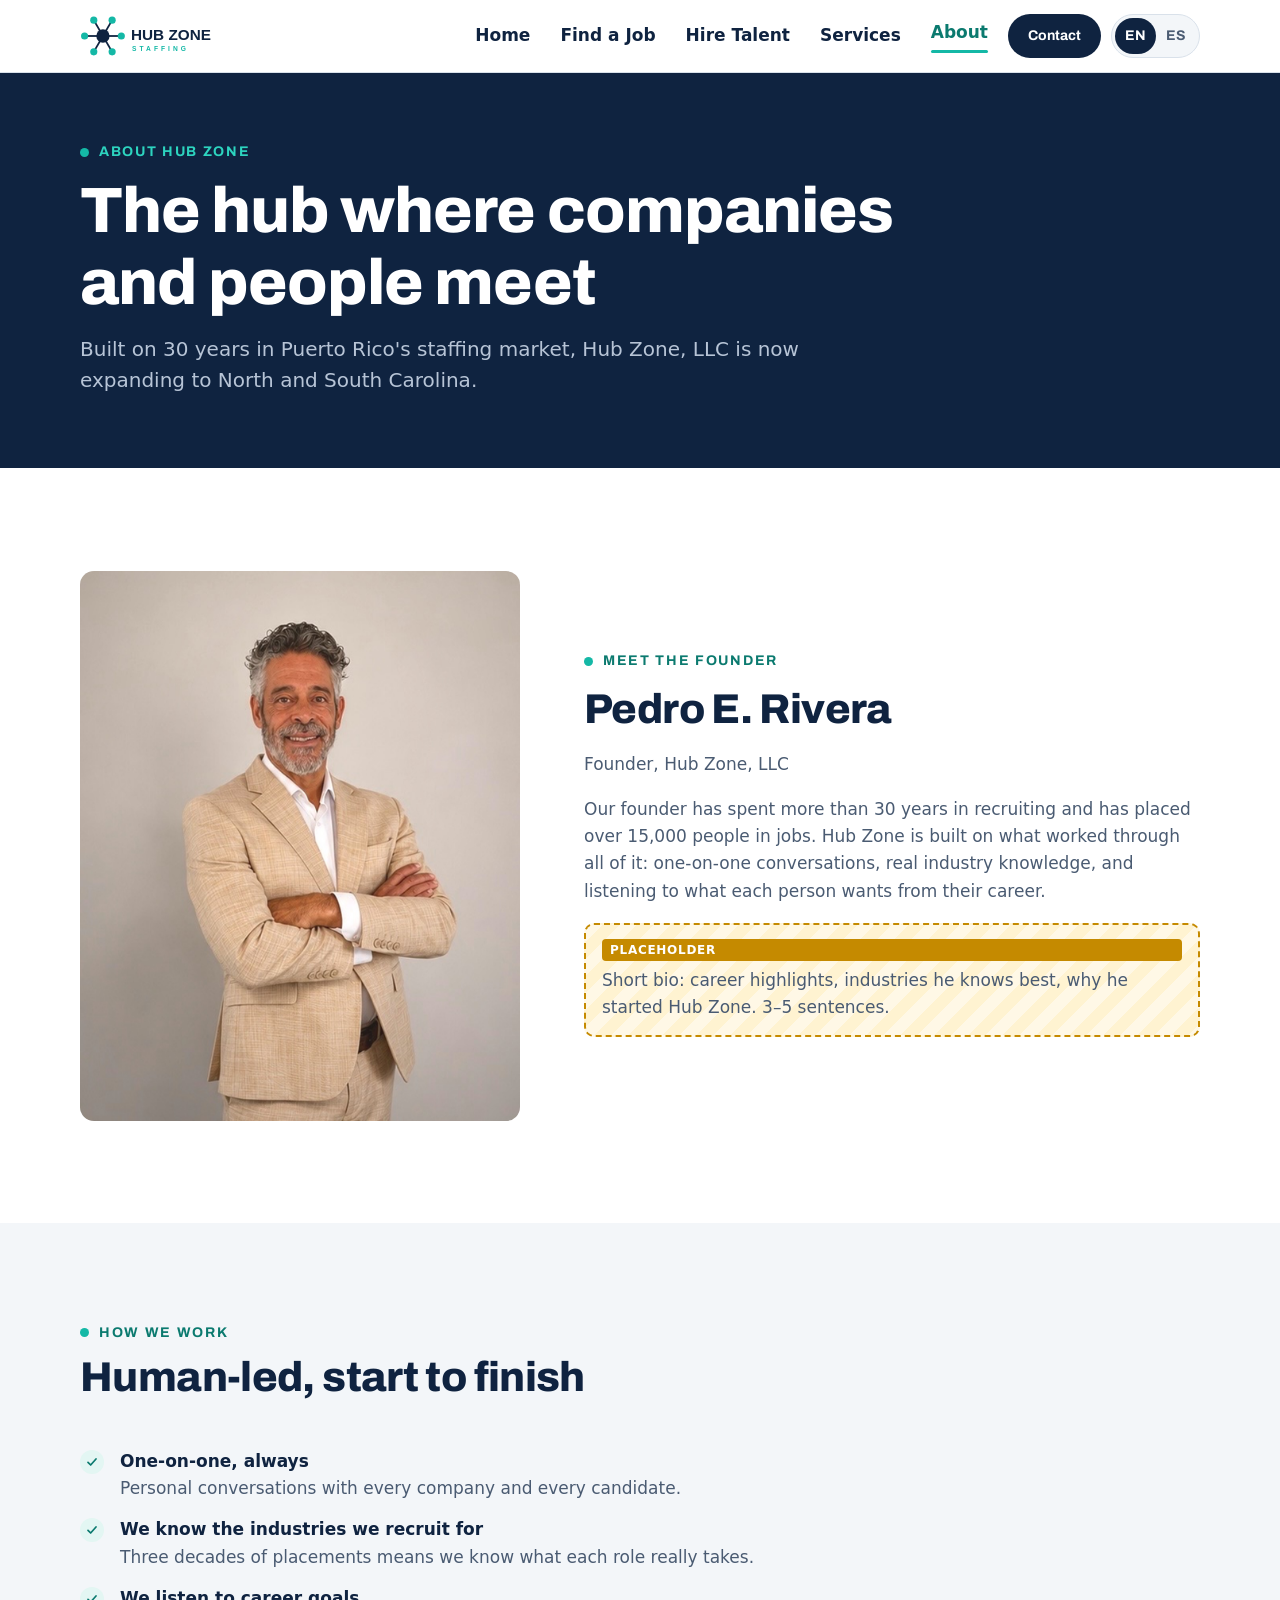
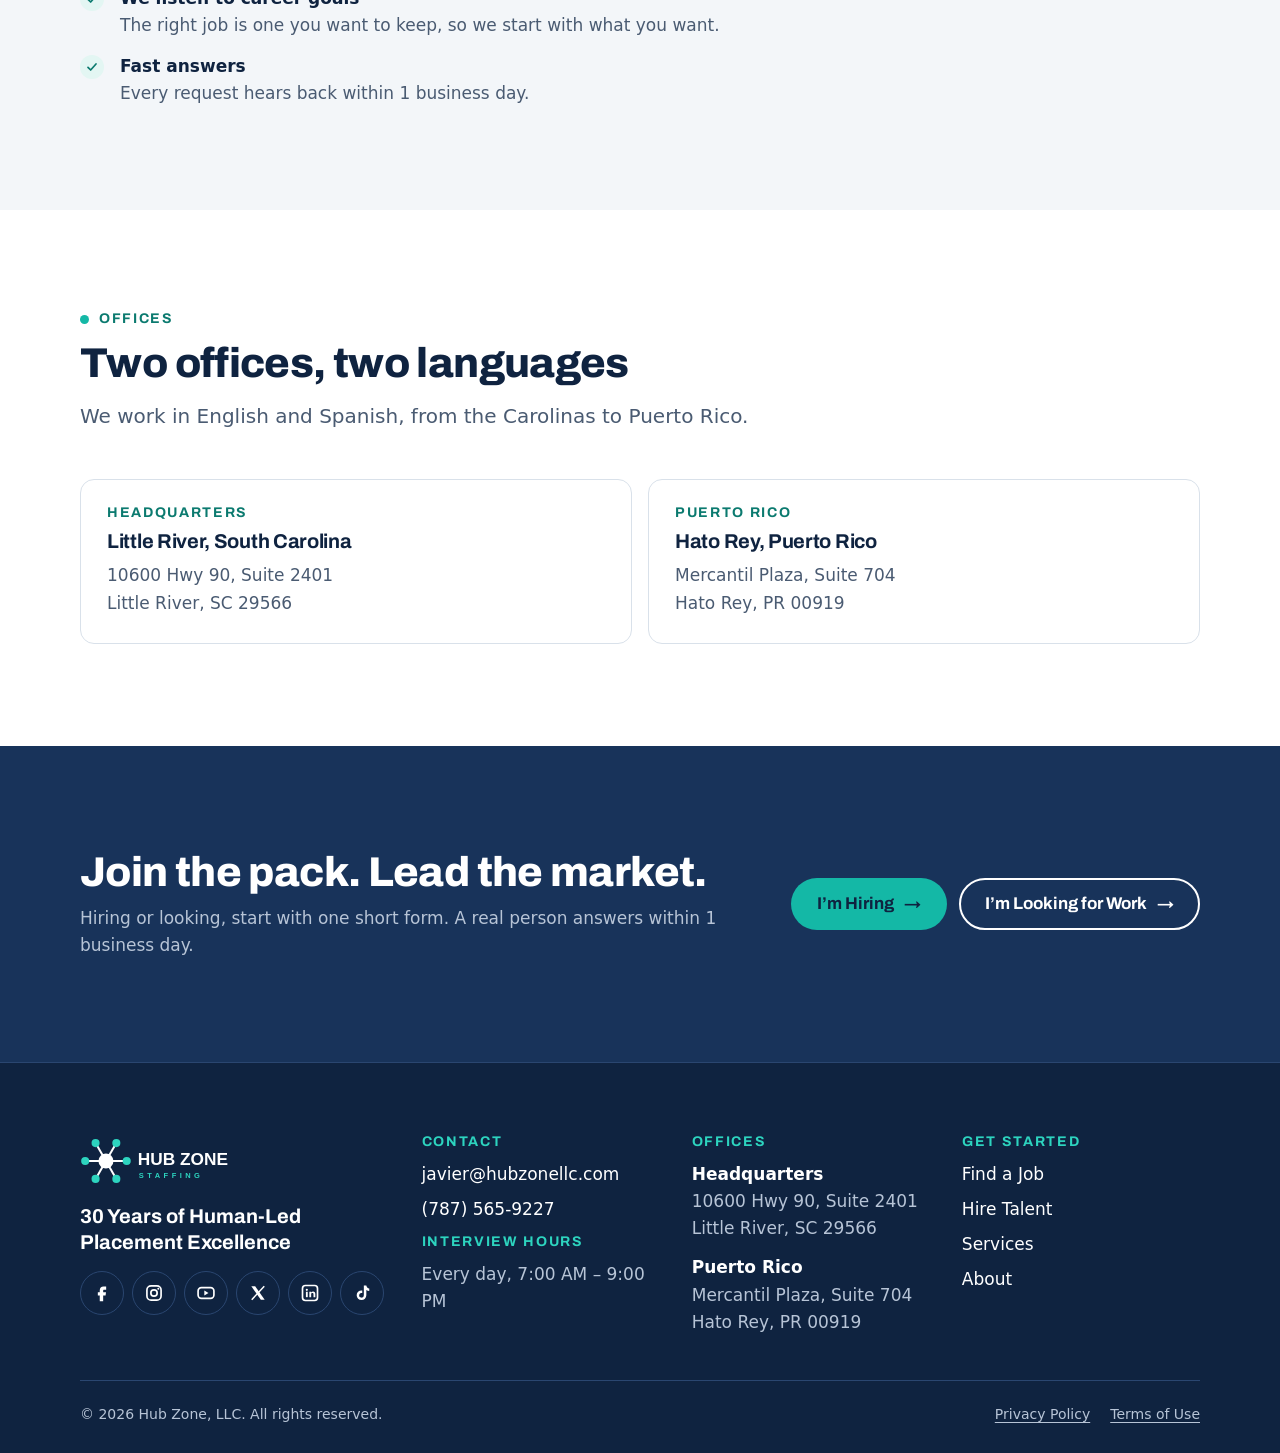
==== commit 947eb252: "Hub Zone: remove CFS name from About" ====
--- a/about.html
+++ b/about.html
@@ -49,7 +49,7 @@
   <div class="wrap">
     <span data-i18n="about.eyebrow" class="eyebrow">About Hub Zone</span>
     <h1 data-i18n="about.h1">The hub where companies and people meet</h1>
-    <p data-i18n="about.lede" class="lede">Creative Financial Staffing of Puerto Rico is now Hub Zone, LLC, and we are expanding our services to the North and South Carolina job market.</p>
+    <p data-i18n="about.lede" class="lede">Built on 30 years in Puerto Rico's staffing market, Hub Zone, LLC is now expanding to North and South Carolina.</p>
   </div>
 </section>
 
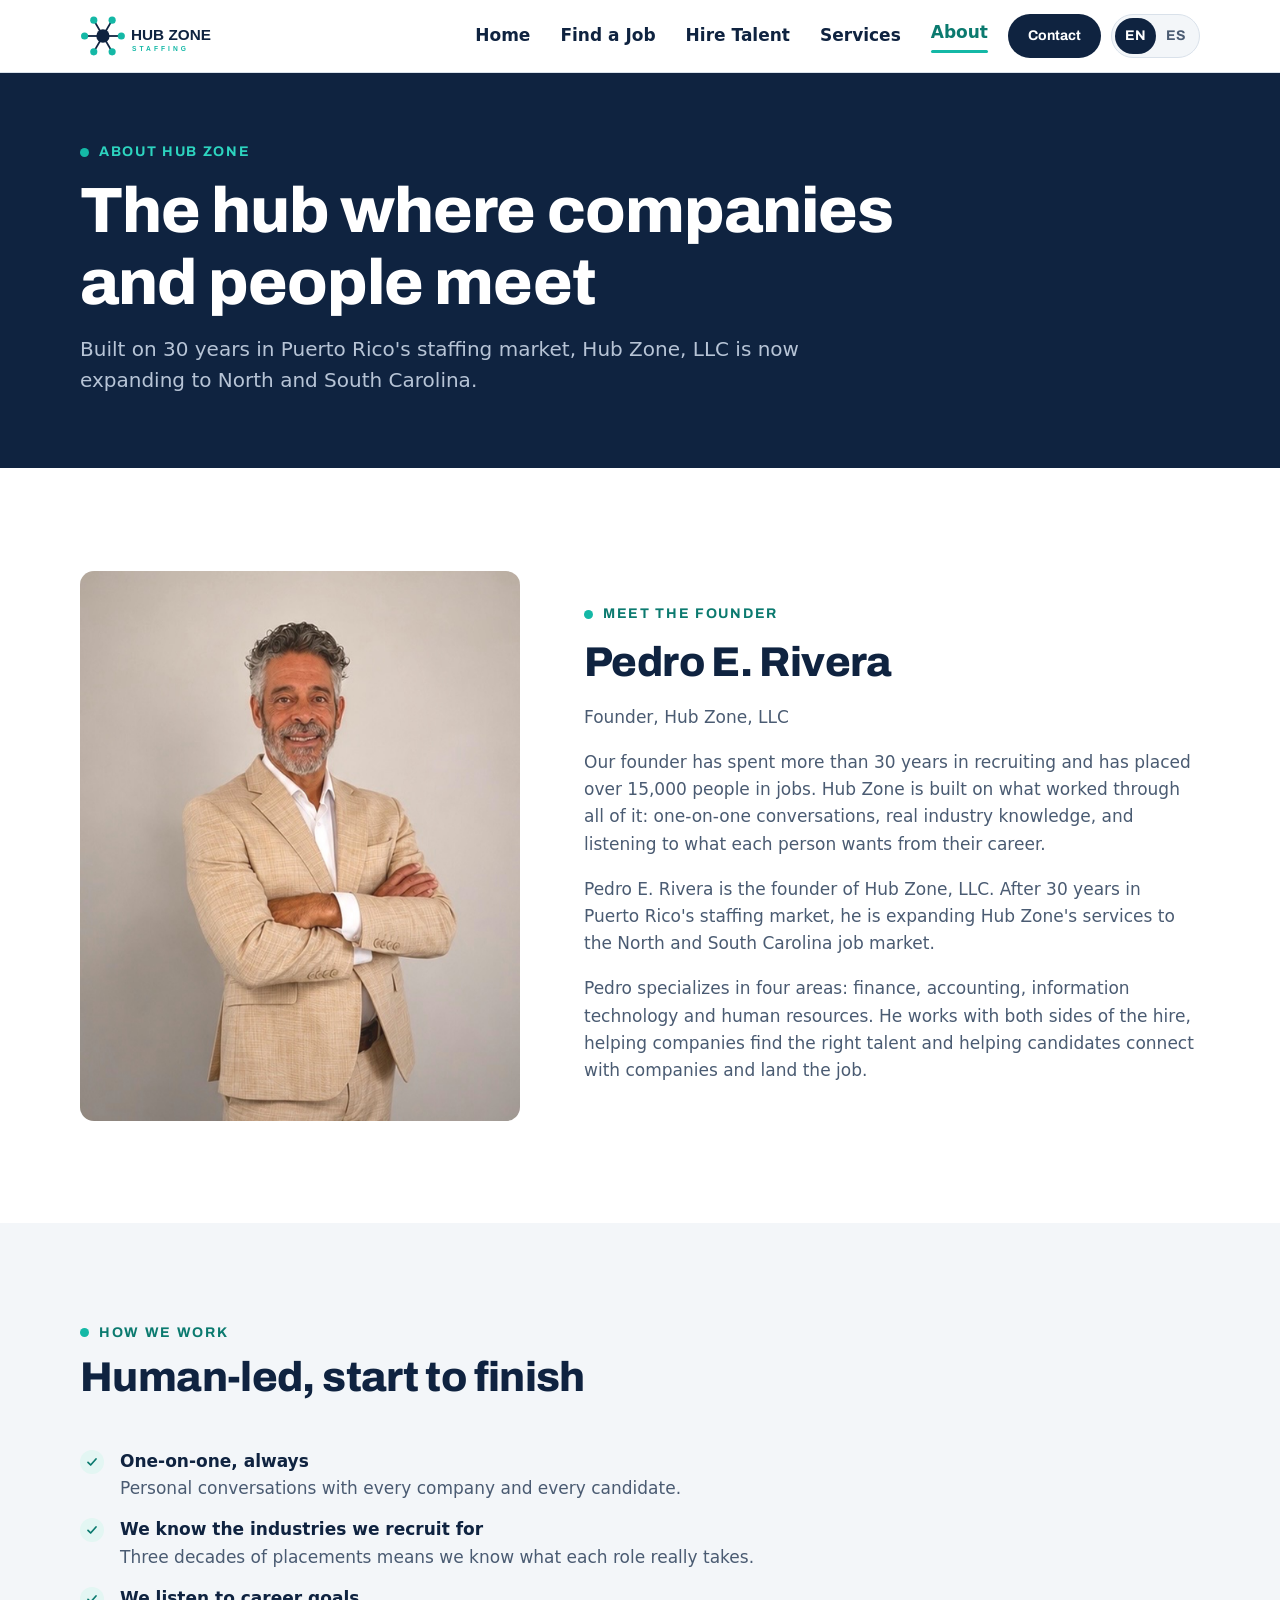
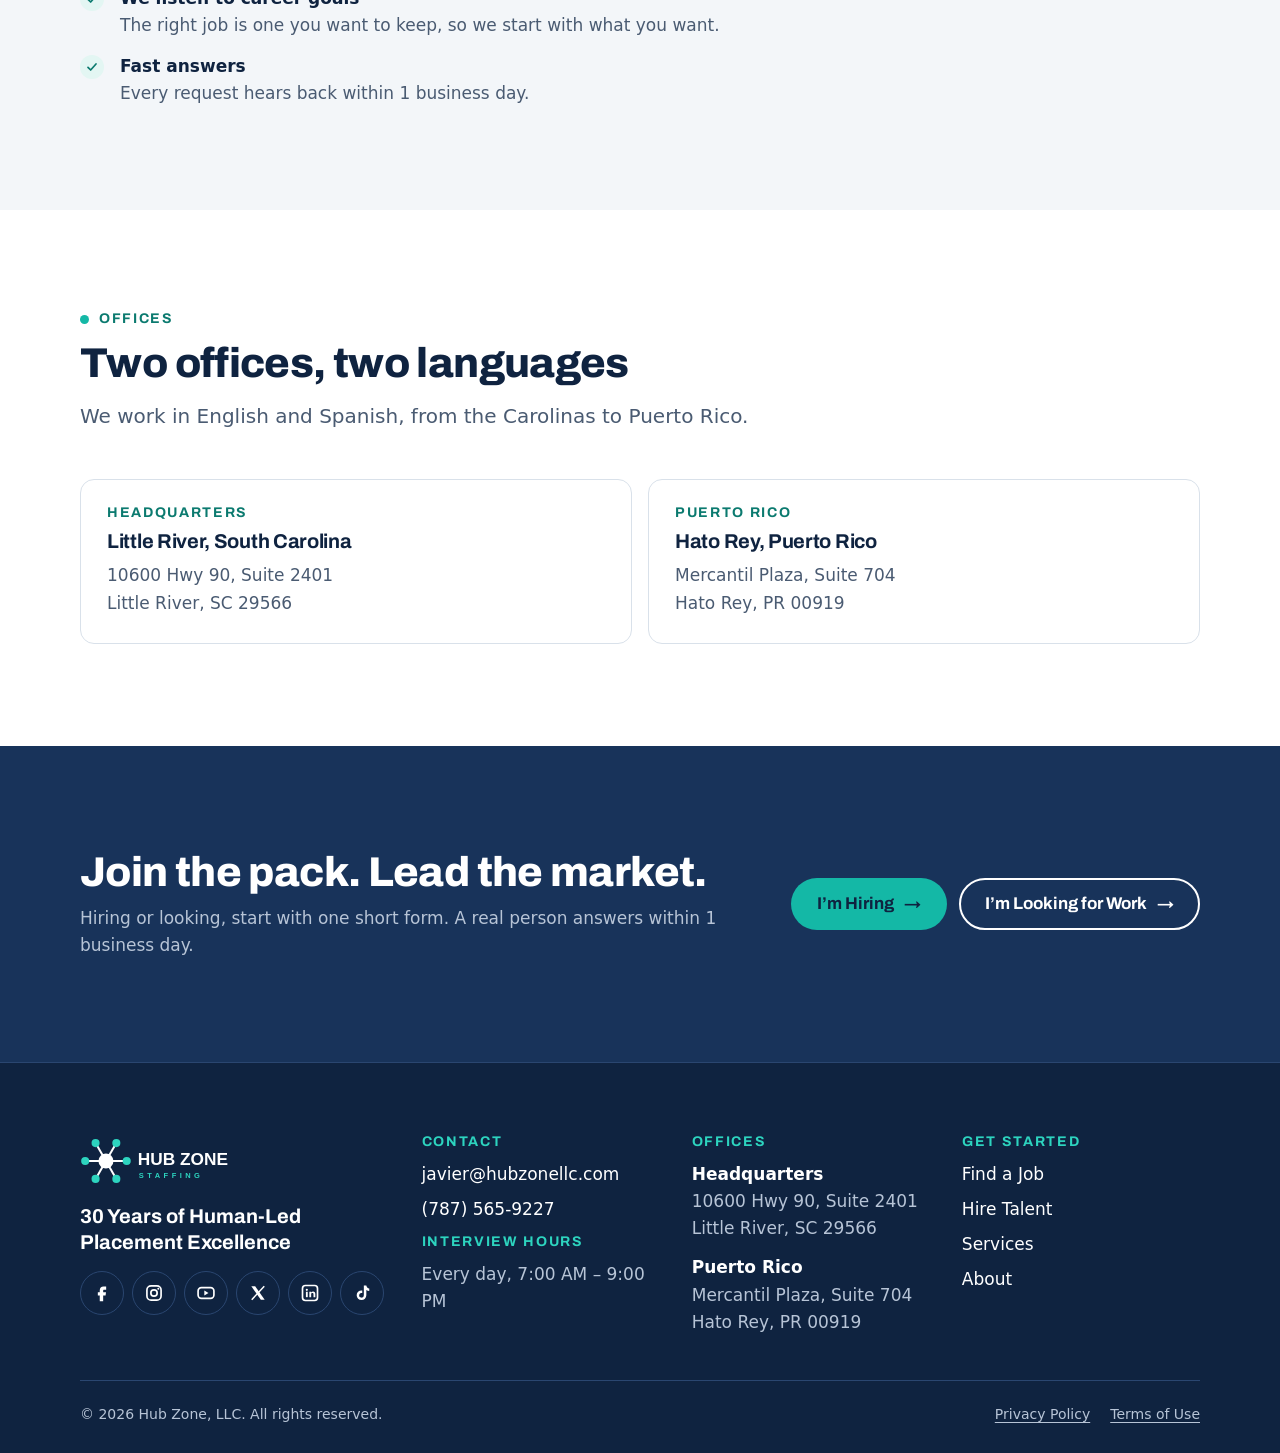
==== commit 40c78a8d: "Hub Zone: Pedro bio on About" ====
--- a/about.html
+++ b/about.html
@@ -61,7 +61,8 @@
       <h2>Pedro E. Rivera</h2>
       <p class="lead" data-i18n="about.title">Founder, Hub Zone, LLC</p>
       <p data-i18n="story.p1">Our founder has spent more than 30 years in recruiting and has placed over 15,000 people in jobs. Hub Zone is built on what worked through all of it: one-on-one conversations, real industry knowledge, and listening to what each person wants from their career.</p>
-      <div class="placeholder ph-inline"><span class="placeholder-tag">Placeholder</span><p data-i18n="ph.bio">Short bio: career highlights, industries he knows best, why he started Hub Zone. 3–5 sentences.</p></div>
+      <p data-i18n="about.bio1">Pedro E. Rivera is the founder of Hub Zone, LLC. After 30 years in Puerto Rico's staffing market, he is expanding Hub Zone's services to the North and South Carolina job market.</p>
+      <p data-i18n="about.bio2">Pedro specializes in four areas: finance, accounting, information technology and human resources. He works with both sides of the hire, helping companies find the right talent and helping candidates connect with companies and land the job.</p>
     </div>
   </div>
 </section>
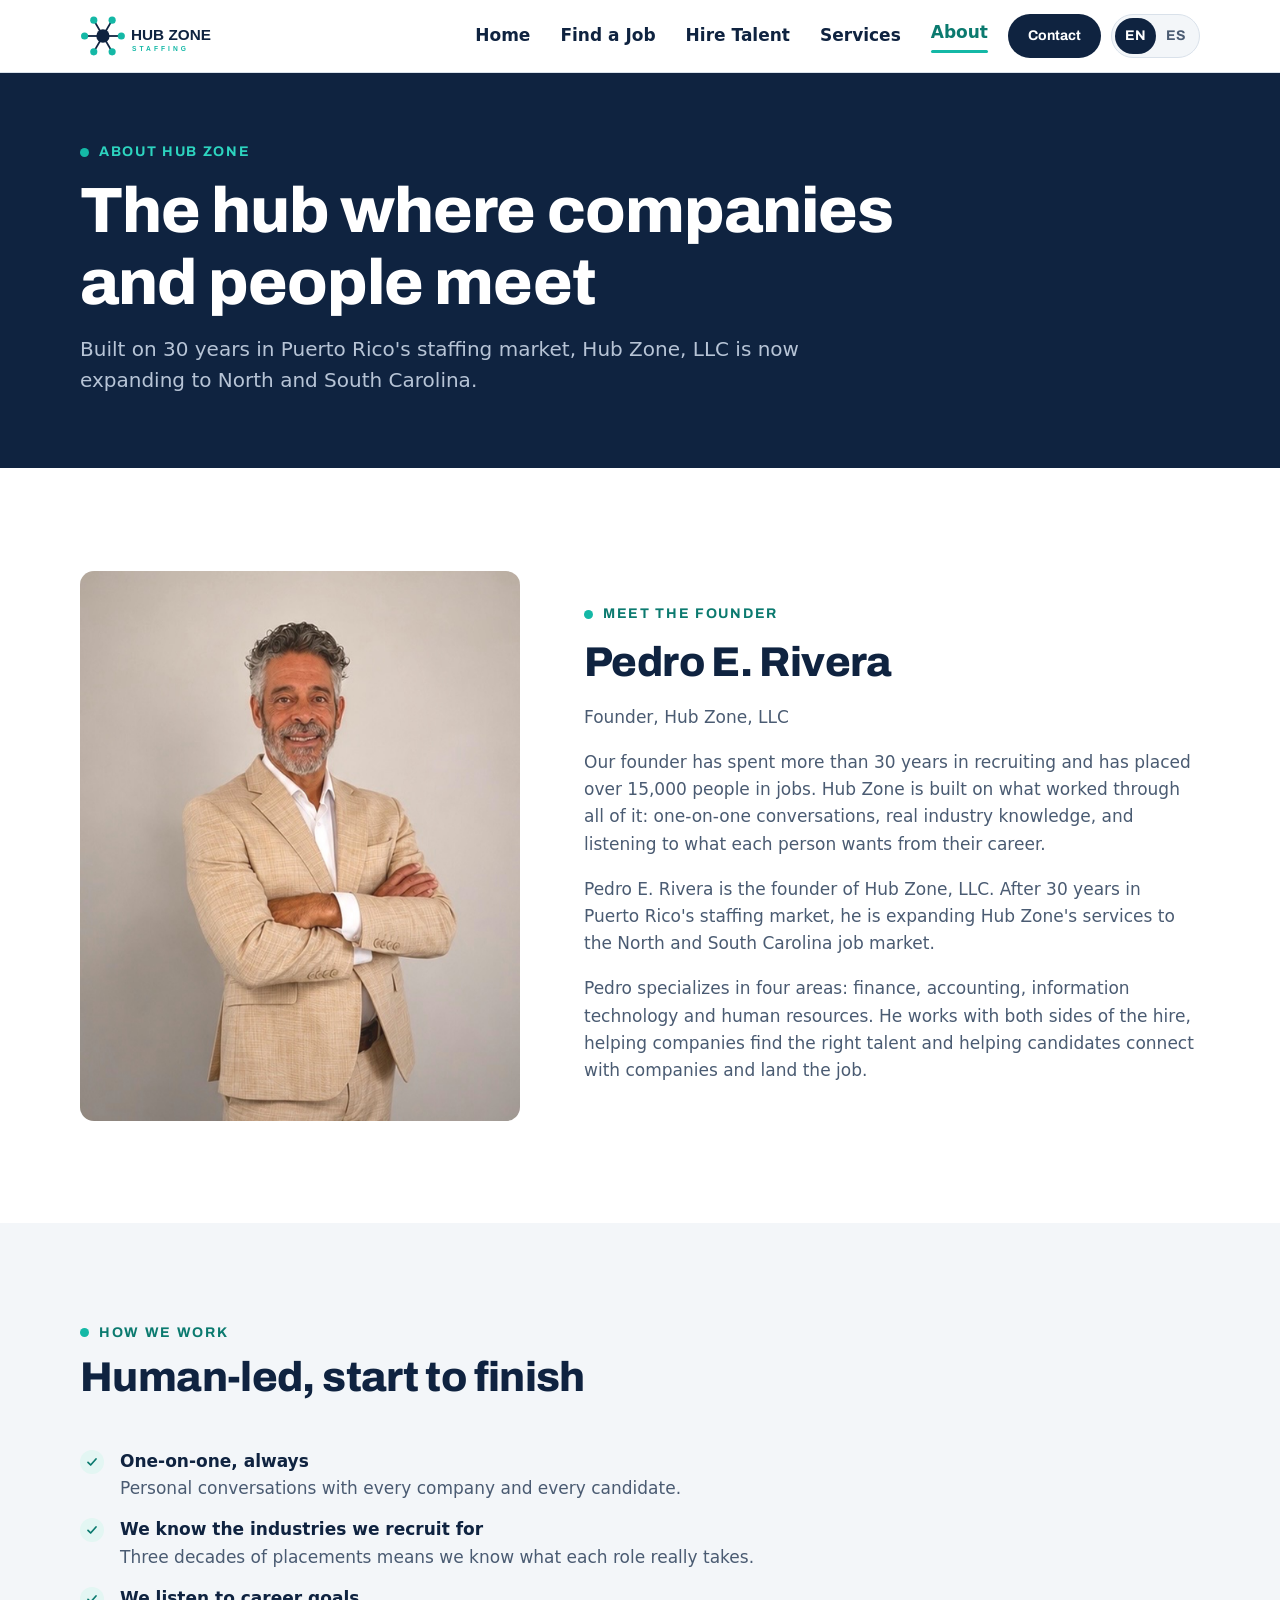
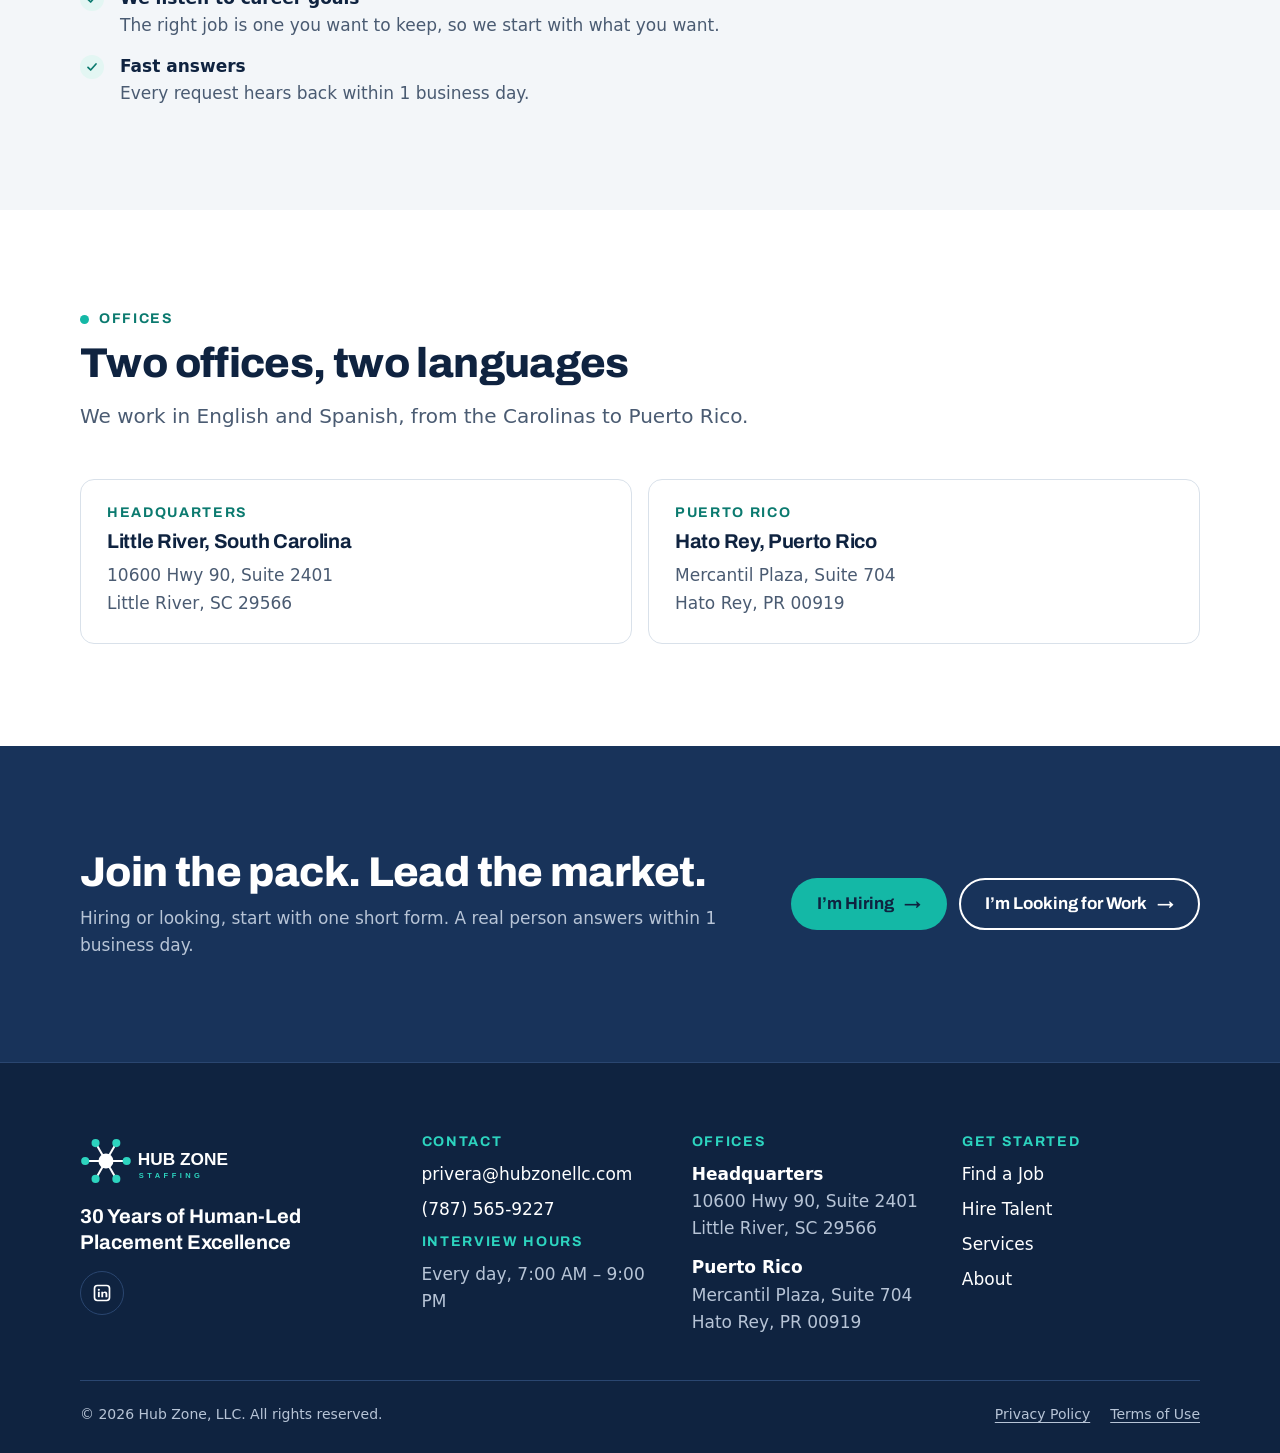
==== commit 11ad0dfc: "Hub Zone: email, LinkedIn, PCRecruiter" ====
--- a/about.html
+++ b/about.html
@@ -115,12 +115,12 @@
         <img src="assets/hubzone-logo-dark-bg.svg" width="173" height="52" alt="Hub Zone Staffing">
         <p data-i18n="foot.motto" class="footer-motto">30 Years of Human-Led Placement Excellence</p>
         <!-- PLACEHOLDER: social links. Replace each href="#" with the real profile URL. -->
-        <ul class="socials"><li><a href="#" aria-label="Facebook" title="Facebook"><svg viewBox="0 0 24 24" aria-hidden="true"><path fill="currentColor" d="M14 8.2h3V4.3h-3.1c-3 0-4.6 1.9-4.6 4.7v2.1H7v3.8h2.3V22h4.1v-7.1h2.9l.5-3.8h-3.4V9.3c0-.7.3-1.1.6-1.1z"/></svg></a></li><li><a href="#" aria-label="Instagram" title="Instagram"><svg viewBox="0 0 24 24" aria-hidden="true"><rect x="3.5" y="3.5" width="17" height="17" rx="5" fill="none" stroke="currentColor" stroke-width="2"/><circle cx="12" cy="12" r="3.8" fill="none" stroke="currentColor" stroke-width="2"/><circle cx="17.2" cy="6.8" r="1.2" fill="currentColor"/></svg></a></li><li><a href="#" aria-label="YouTube" title="YouTube"><svg viewBox="0 0 24 24" aria-hidden="true"><rect x="2.5" y="5.5" width="19" height="13" rx="4" fill="none" stroke="currentColor" stroke-width="2"/><path fill="currentColor" d="M10 9l5 3-5 3z"/></svg></a></li><li><a href="#" aria-label="X" title="X"><svg viewBox="0 0 24 24" aria-hidden="true"><path fill="currentColor" d="M4 4h4.6L20 20h-4.6z"/><path d="M19.5 4L4.5 20" stroke="currentColor" stroke-width="1.8"/></svg></a></li><li><a href="#" aria-label="LinkedIn" title="LinkedIn"><svg viewBox="0 0 24 24" aria-hidden="true"><rect x="3" y="3" width="18" height="18" rx="3.5" fill="none" stroke="currentColor" stroke-width="2"/><circle cx="8.2" cy="8.2" r="1.3" fill="currentColor"/><rect x="7.1" y="10.5" width="2.2" height="6.5" fill="currentColor"/><path fill="currentColor" d="M11.2 10.5h2.1v1c.5-.8 1.4-1.2 2.4-1.2 1.8 0 2.7 1.1 2.7 3.1V17h-2.2v-3.3c0-1-.4-1.6-1.3-1.6s-1.5.6-1.5 1.6V17h-2.2z"/></svg></a></li><li><a href="#" aria-label="TikTok" title="TikTok"><svg viewBox="0 0 24 24" aria-hidden="true"><path fill="currentColor" d="M14.2 3h3c.2 1.9 1.6 3.4 3.5 3.6v3c-1.3 0-2.5-.4-3.5-1.1v6.2a5.8 5.8 0 1 1-5.8-5.8c.3 0 .6 0 .9.1v3.1a2.8 2.8 0 1 0 1.9 2.6z"/></svg></a></li></ul>
+        <ul class="socials"><li><a href="https://www.linkedin.com/in/pedror/" target="_blank" rel="noopener" aria-label="LinkedIn" title="LinkedIn"><svg viewBox="0 0 24 24" aria-hidden="true"><rect x="3" y="3" width="18" height="18" rx="3.5" fill="none" stroke="currentColor" stroke-width="2"/><circle cx="8.2" cy="8.2" r="1.3" fill="currentColor"/><rect x="7.1" y="10.5" width="2.2" height="6.5" fill="currentColor"/><path fill="currentColor" d="M11.2 10.5h2.1v1c.5-.8 1.4-1.2 2.4-1.2 1.8 0 2.7 1.1 2.7 3.1V17h-2.2v-3.3c0-1-.4-1.6-1.3-1.6s-1.5.6-1.5 1.6V17h-2.2z"/></svg></a></li></ul>
       </div>
       <div class="footer-col">
         <h2 data-i18n="foot.contact">Contact</h2>
         <ul>
-          <li><a href="mailto:javier@hubzonellc.com">javier@hubzonellc.com</a></li>
+          <li><a href="mailto:privera@hubzonellc.com">privera@hubzonellc.com</a></li>
           <li><a href="tel:+17875659227">(787) 565-9227</a></li>
         </ul>
         <h2 data-i18n="foot.hours">Interview hours</h2>
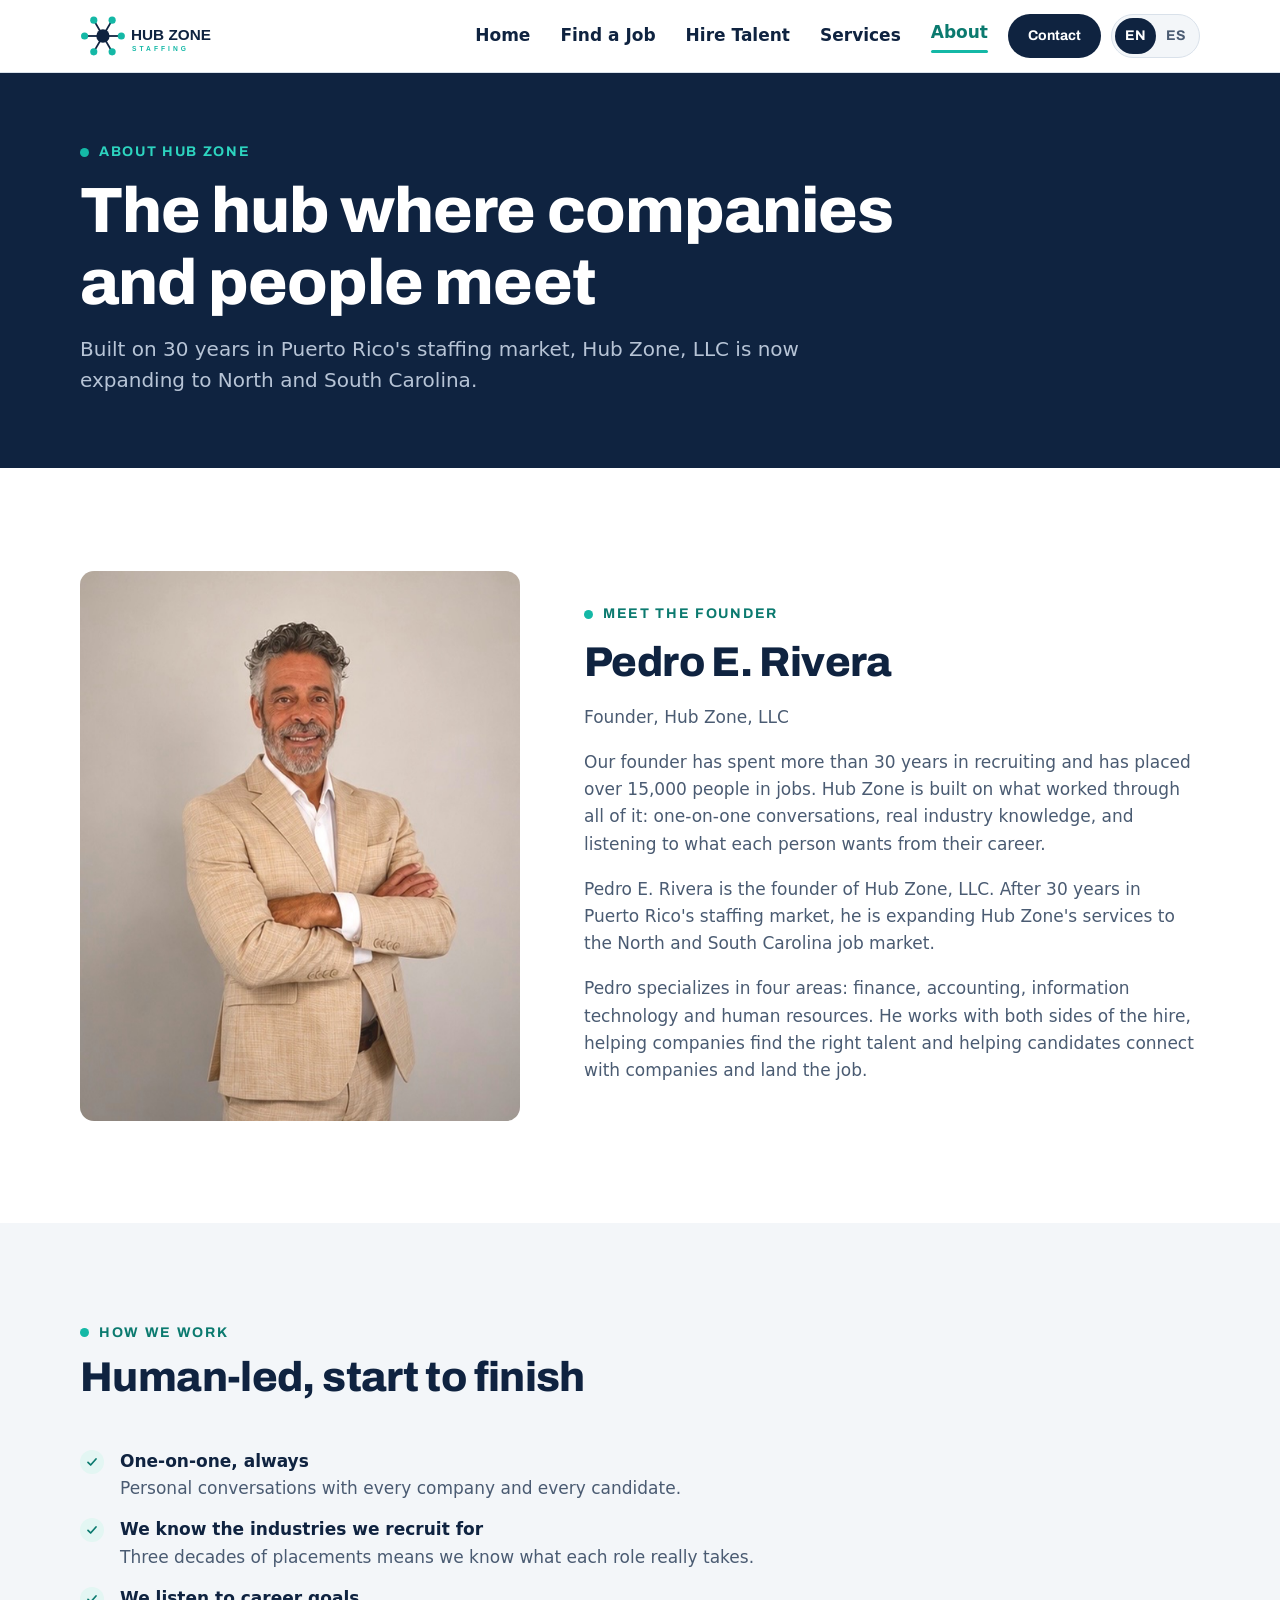
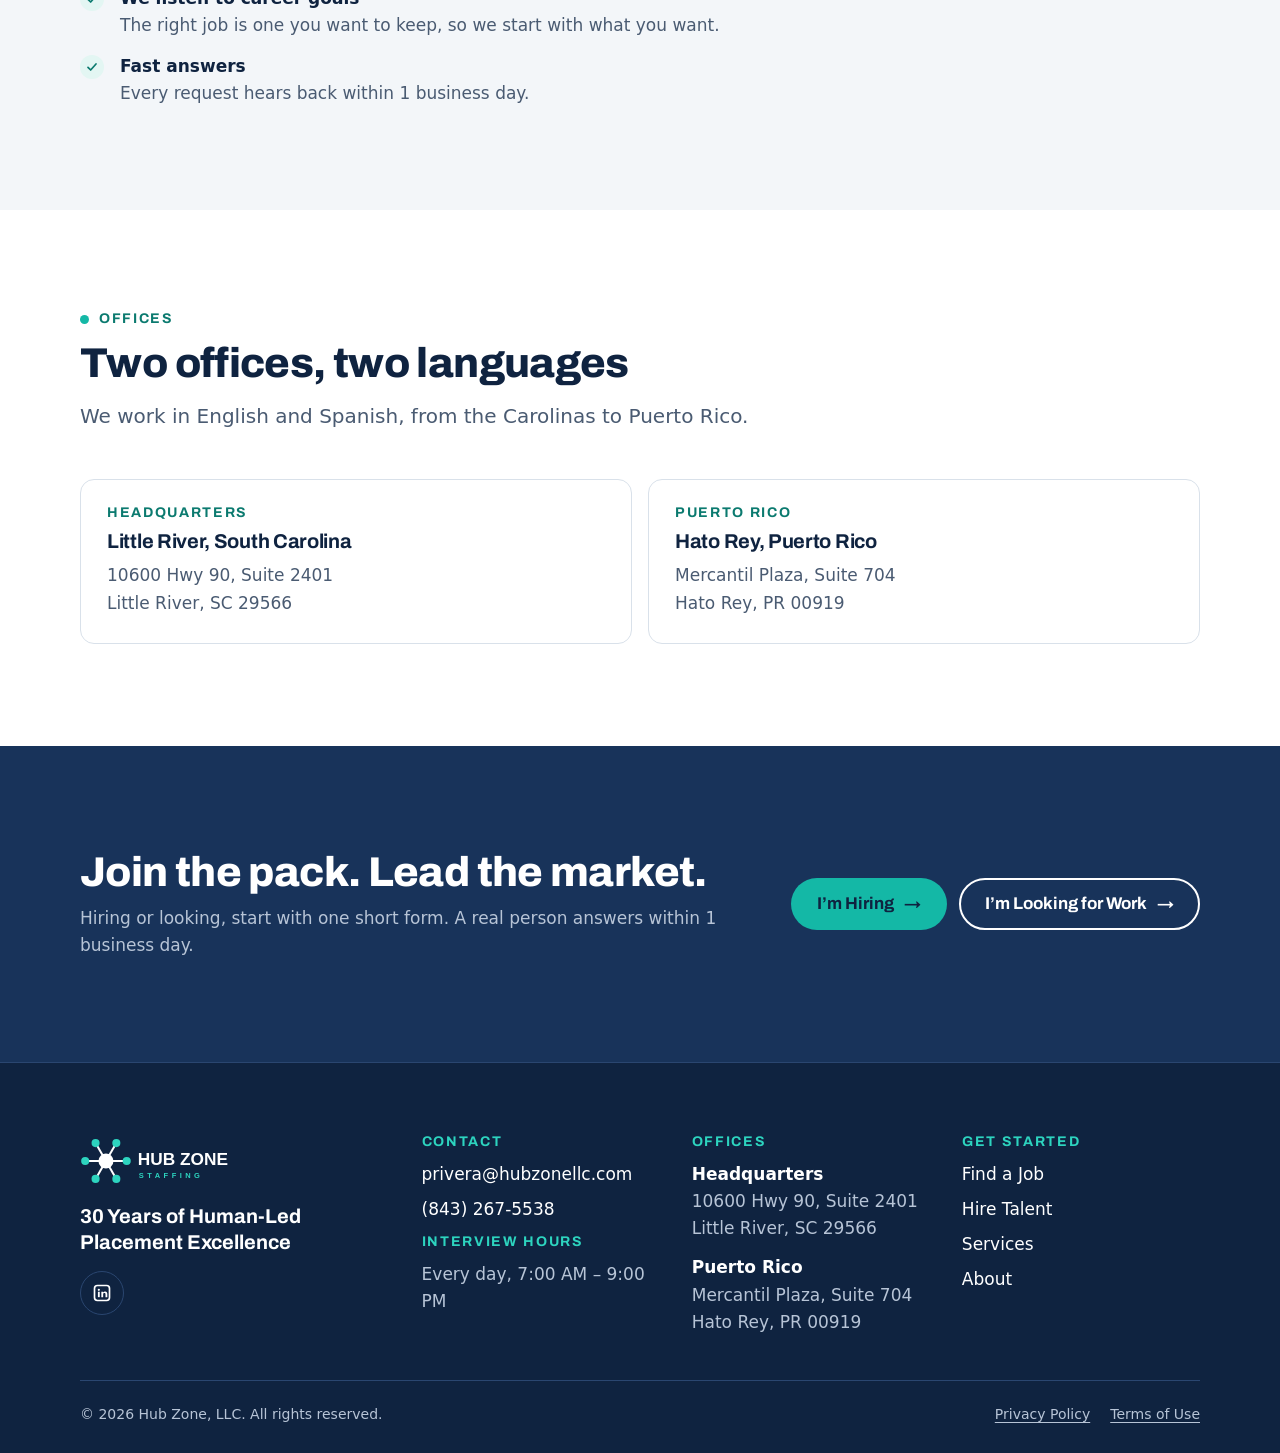
==== commit 49058799: "Hub Zone site: correct phone to (843) 267-5538" ====
--- a/about.html
+++ b/about.html
@@ -10,7 +10,9 @@
 <meta property="og:description" content="Hub Zone Staffing brings 30+ years of one-on-one recruiting experience and 15K+ placements. Offices in Little River, SC and Hato Rey, Puerto Rico.">
 <meta property="og:type" content="website">
 <link rel="icon" href="assets/hubzone-icon.svg" type="image/svg+xml">
-<link rel="apple-touch-icon" href="assets/hubzone-app-icon.svg">
+<link rel="icon" href="assets/icon-192.png" type="image/png" sizes="192x192">
+<link rel="icon" href="favicon.ico" sizes="48x48">
+<link rel="apple-touch-icon" href="assets/apple-touch-icon.png">
 <link rel="preconnect" href="https://fonts.googleapis.com">
 <link rel="preconnect" href="https://fonts.gstatic.com" crossorigin>
 <link rel="stylesheet" href="https://fonts.googleapis.com/css2?family=Archivo:wght@600;700;800&display=swap">
@@ -121,7 +123,7 @@
         <h2 data-i18n="foot.contact">Contact</h2>
         <ul>
           <li><a href="mailto:privera@hubzonellc.com">privera@hubzonellc.com</a></li>
-          <li><a href="tel:+17875659227">(787) 565-9227</a></li>
+          <li><a href="tel:+18432675538">(843) 267-5538</a></li>
         </ul>
         <h2 data-i18n="foot.hours">Interview hours</h2>
         <p data-i18n="foot.hours.val">Every day, 7:00 AM – 9:00 PM</p>
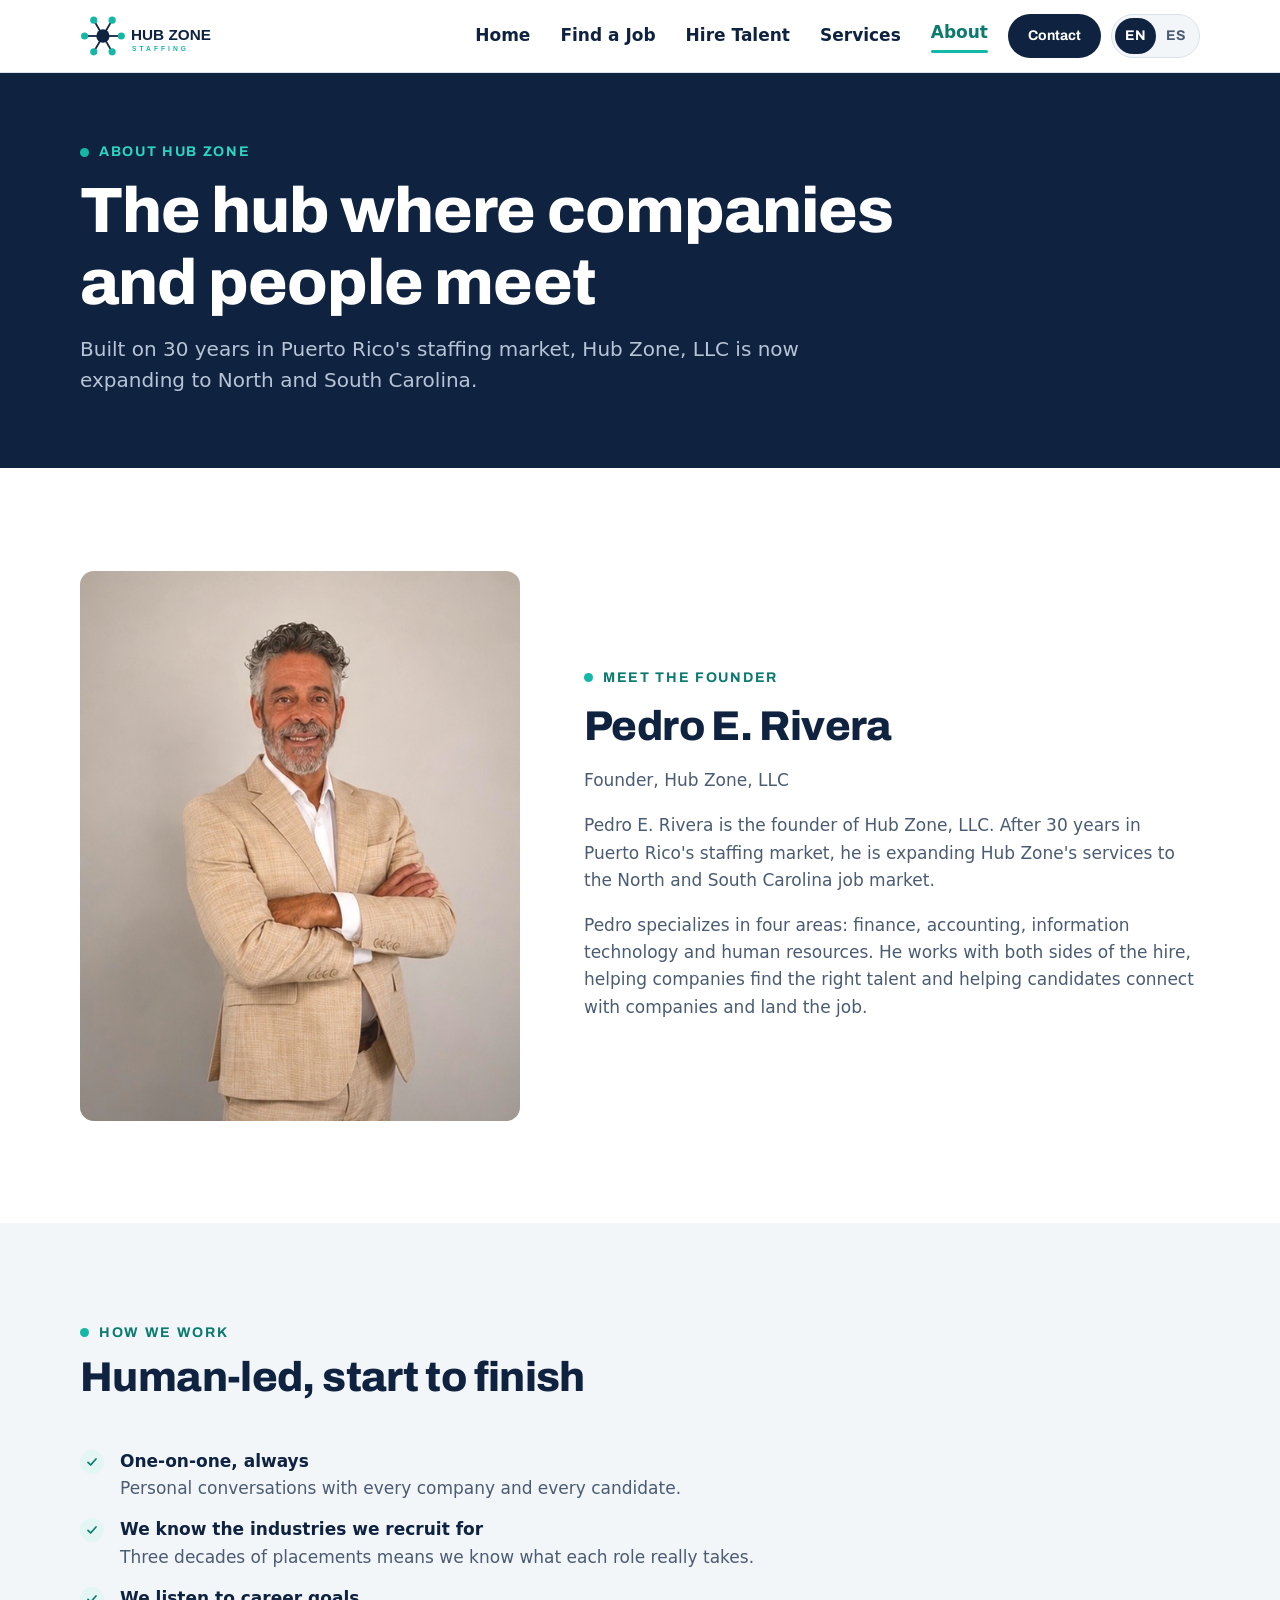
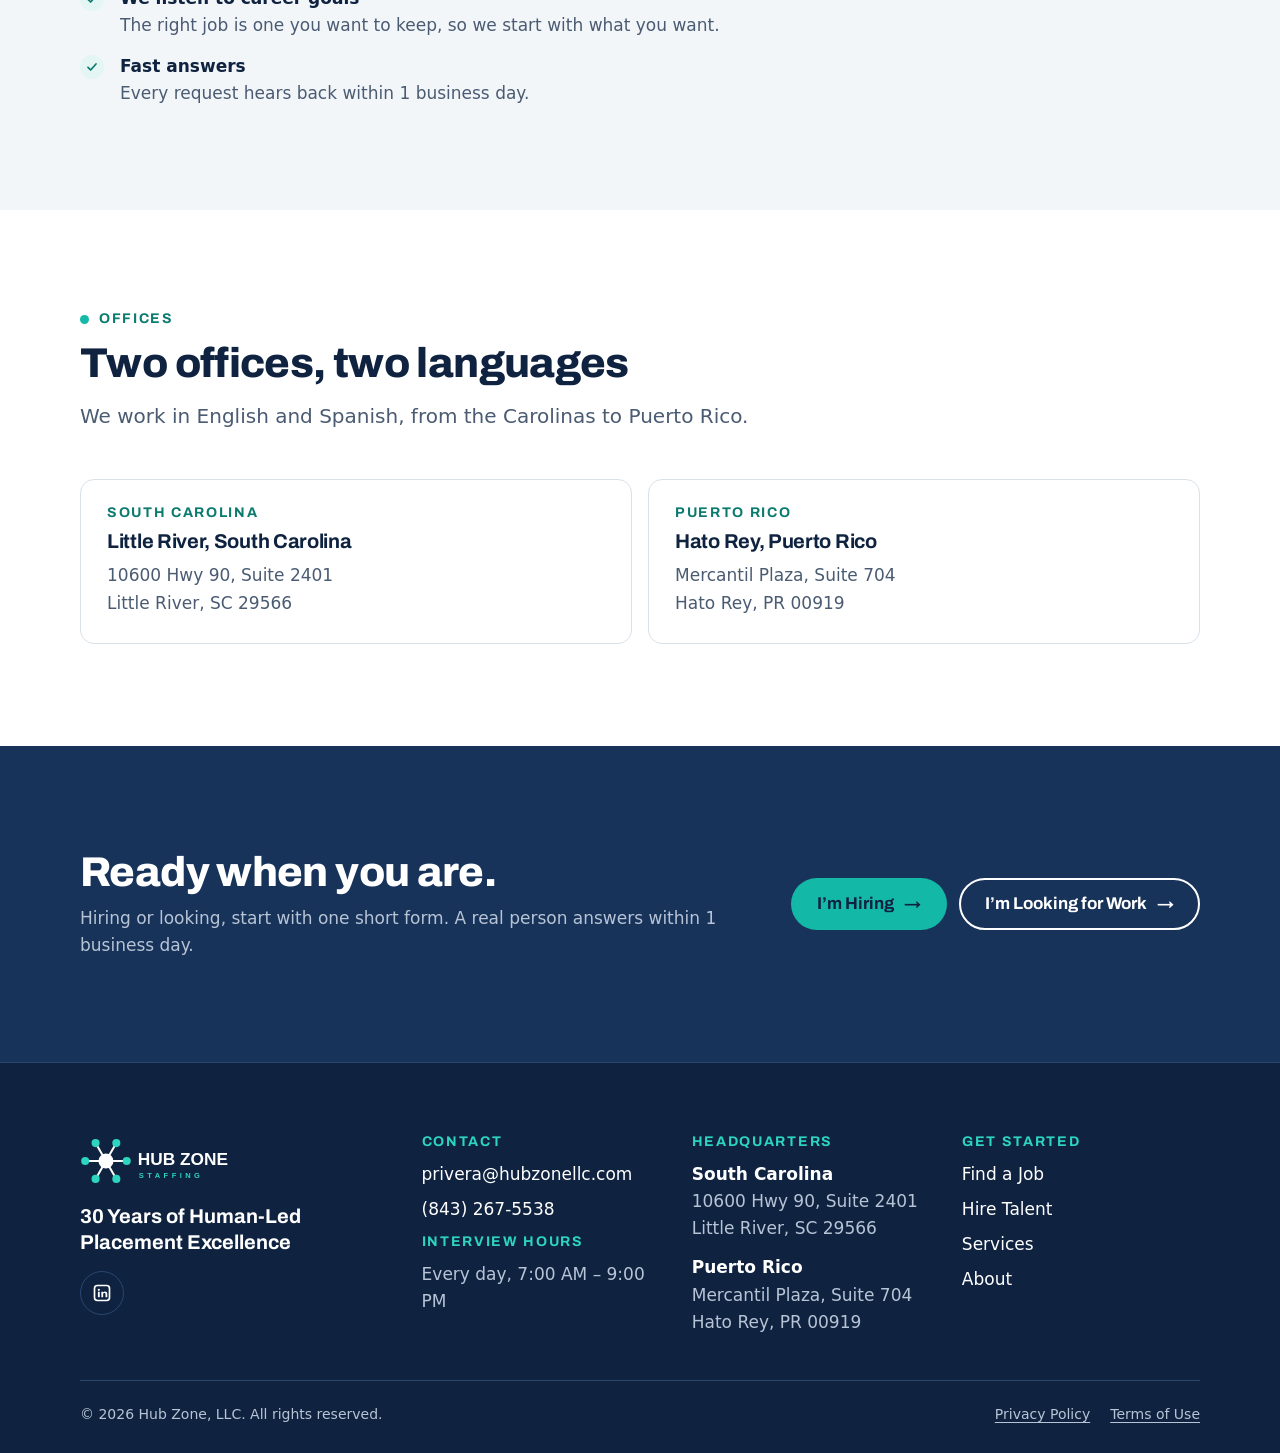
==== commit d5709e6f: "Hub Zone site: hero clarity, homepage order, HQ footer, cleanup" ====
--- a/about.html
+++ b/about.html
@@ -62,7 +62,6 @@
       <span data-i18n="about.founder" class="eyebrow">Meet the founder</span>
       <h2>Pedro E. Rivera</h2>
       <p class="lead" data-i18n="about.title">Founder, Hub Zone, LLC</p>
-      <p data-i18n="story.p1">Our founder has spent more than 30 years in recruiting and has placed over 15,000 people in jobs. Hub Zone is built on what worked through all of it: one-on-one conversations, real industry knowledge, and listening to what each person wants from their career.</p>
       <p data-i18n="about.bio1">Pedro E. Rivera is the founder of Hub Zone, LLC. After 30 years in Puerto Rico's staffing market, he is expanding Hub Zone's services to the North and South Carolina job market.</p>
       <p data-i18n="about.bio2">Pedro specializes in four areas: finance, accounting, information technology and human resources. He works with both sides of the hire, helping companies find the right talent and helping candidates connect with companies and land the job.</p>
     </div>
@@ -92,7 +91,7 @@
       <p data-i18n="about.off.d">We work in English and Spanish, from the Carolinas to Puerto Rico.</p>
     </div>
     <div class="offices">
-      <div class="office"><span data-i18n="office.hq" class="office-tag">Headquarters</span><h3>Little River, South Carolina</h3><address>10600 Hwy 90, Suite 2401<br>Little River, SC 29566</address></div>
+      <div class="office"><span data-i18n="office.sc" class="office-tag">South Carolina</span><h3>Little River, South Carolina</h3><address>10600 Hwy 90, Suite 2401<br>Little River, SC 29566</address></div>
       <div class="office"><span data-i18n="office.pr" class="office-tag">Puerto Rico</span><h3>Hato Rey, Puerto Rico</h3><address>Mercantil Plaza, Suite 704<br>Hato Rey, PR 00919</address></div>
     </div>
   </div>
@@ -100,7 +99,7 @@
 <section class="section section-navy cta-section on-dark">
   <div class="wrap cta-band">
     <div>
-      <h2 data-i18n="cta.title">Join the pack. Lead the market.</h2>
+      <h2 data-i18n="cta.title">Ready when you are.</h2>
       <p data-i18n="cta.text">Hiring or looking, start with one short form. A real person answers within 1 business day.</p>
     </div>
     <div class="cta-actions">
@@ -116,7 +115,6 @@
       <div class="footer-brand">
         <img src="assets/hubzone-logo-dark-bg.svg" width="173" height="52" alt="Hub Zone Staffing">
         <p data-i18n="foot.motto" class="footer-motto">30 Years of Human-Led Placement Excellence</p>
-        <!-- PLACEHOLDER: social links. Replace each href="#" with the real profile URL. -->
         <ul class="socials"><li><a href="https://www.linkedin.com/in/pedror/" target="_blank" rel="noopener" aria-label="LinkedIn" title="LinkedIn"><svg viewBox="0 0 24 24" aria-hidden="true"><rect x="3" y="3" width="18" height="18" rx="3.5" fill="none" stroke="currentColor" stroke-width="2"/><circle cx="8.2" cy="8.2" r="1.3" fill="currentColor"/><rect x="7.1" y="10.5" width="2.2" height="6.5" fill="currentColor"/><path fill="currentColor" d="M11.2 10.5h2.1v1c.5-.8 1.4-1.2 2.4-1.2 1.8 0 2.7 1.1 2.7 3.1V17h-2.2v-3.3c0-1-.4-1.6-1.3-1.6s-1.5.6-1.5 1.6V17h-2.2z"/></svg></a></li></ul>
       </div>
       <div class="footer-col">
@@ -129,8 +127,8 @@
         <p data-i18n="foot.hours.val">Every day, 7:00 AM – 9:00 PM</p>
       </div>
       <div class="footer-col">
-        <h2 data-i18n="foot.offices">Offices</h2>
-        <address class="office-mini"><strong data-i18n="office.hq">Headquarters</strong>10600 Hwy 90, Suite 2401<br>Little River, SC 29566</address>
+        <h2 data-i18n="foot.offices">Headquarters</h2>
+        <address class="office-mini"><strong data-i18n="office.sc">South Carolina</strong>10600 Hwy 90, Suite 2401<br>Little River, SC 29566</address>
         <address class="office-mini"><strong data-i18n="office.pr">Puerto Rico</strong>Mercantil Plaza, Suite 704<br>Hato Rey, PR 00919</address>
       </div>
       <div class="footer-col">
